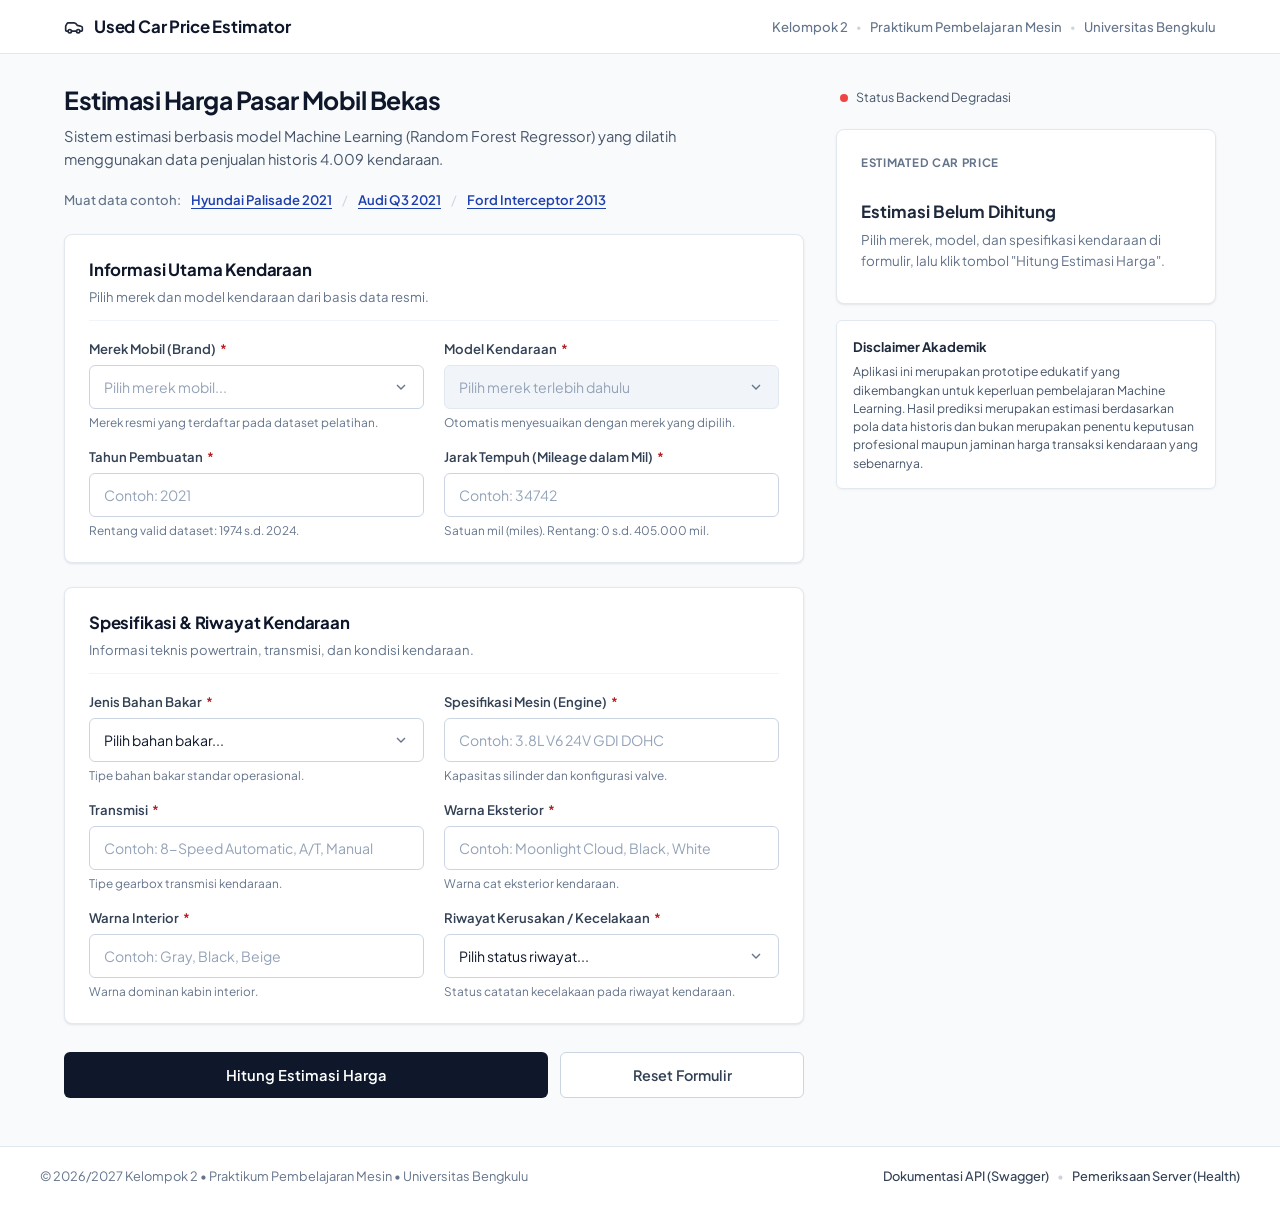
==== static/index.html @ 75fd18c0 "first commit" ====
<!DOCTYPE html>
<html lang="id">
<head>
  <meta charset="UTF-8">
  <meta name="viewport" content="width=device-width, initial-scale=1.0">
  <title>Used Car Price Estimator | Praktikum Pembelajaran Mesin</title>
  <link rel="stylesheet" href="/static/style.css">
  <link rel="preconnect" href="https://fonts.googleapis.com">
  <link rel="preconnect" href="https://fonts.gstatic.com" crossorigin>
  <link href="https://fonts.googleapis.com/css2?family=Plus+Jakarta+Sans:wght@400;500;600;700&display=swap" rel="stylesheet">
</head>
<body>
  <!-- Top Navigation Bar -->
  <header class="app-header">
    <div class="header-inner">
      <div class="header-brand">
        <svg class="header-icon" width="20" height="20" viewBox="0 0 24 24" fill="none" stroke="currentColor" stroke-width="2" stroke-linecap="round" stroke-linejoin="round" aria-hidden="true">
          <path d="M19 17h2c.6 0 1-.4 1-1v-3c0-.9-.7-1.7-1.5-1.9C18.7 10.6 16 10 16 10s-1.3-1.4-2.2-2.3c-.5-.4-1.1-.7-1.8-.7H5c-.6 0-1.1.4-1.4.9l-1.5 2.8C2.1 11.1 2 11.5 2 12v4c0 .6.4 1 1 1h2"/>
          <circle cx="7" cy="17" r="2"/>
          <path d="M9 17h6"/>
          <circle cx="17" cy="17" r="2"/>
        </svg>
        <span class="header-title">Used Car Price Estimator</span>
      </div>
      <div class="header-meta">
        <span class="meta-item">Kelompok 2</span>
        <span class="meta-dot">&bull;</span>
        <span class="meta-item">Praktikum Pembelajaran Mesin</span>
        <span class="meta-dot">&bull;</span>
        <span class="meta-item">Universitas Bengkulu</span>
      </div>
    </div>
  </header>

  <!-- Main Content Layout -->
  <main class="page-container">
    <div class="page-layout">
      <!-- Left Column: Specification Form -->
      <section class="form-column">
        <div class="form-intro">
          <h1 class="page-heading">Estimasi Harga Pasar Mobil Bekas</h1>
          <p class="page-subheading">
            Sistem estimasi berbasis model Machine Learning (Random Forest Regressor) yang dilatih menggunakan data penjualan historis 4.009 kendaraan.
          </p>
          
          <!-- Quick Preset Selector -->
          <div class="preset-bar">
            <span class="preset-label">Muat data contoh:</span>
            <button type="button" class="preset-btn" id="preset-palisade">Hyundai Palisade 2021</button>
            <span class="preset-sep">/</span>
            <button type="button" class="preset-btn" id="preset-audi">Audi Q3 2021</button>
            <span class="preset-sep">/</span>
            <button type="button" class="preset-btn" id="preset-ford">Ford Interceptor 2013</button>
          </div>
        </div>

        <form id="prediction-form" class="spec-form" novalidate>
          <!-- Section 1: Informasi Utama Kendaraan -->
          <div class="form-block">
            <div class="block-header">
              <h2 class="block-title">Informasi Utama Kendaraan</h2>
              <span class="block-desc">Pilih merek dan model kendaraan dari basis data resmi.</span>
            </div>

            <div class="input-grid">
              <!-- Cascading Brand Dropdown -->
              <div class="form-field">
                <label for="brand-trigger" class="field-label">
                  Merek Mobil (Brand) <span class="req">*</span>
                </label>
                <div class="searchable-combobox" id="brand-combobox">
                  <button type="button" class="combobox-trigger" id="brand-trigger" aria-haspopup="listbox" aria-expanded="false">
                    <span class="combobox-text placeholder" id="brand-selected-text">Pilih merek mobil...</span>
                    <svg class="chevron-icon" width="16" height="16" viewBox="0 0 24 24" fill="none" stroke="currentColor" stroke-width="2">
                      <path d="M6 9l6 6 6-6"/>
                    </svg>
                  </button>
                  <div class="combobox-panel hidden" id="brand-panel">
                    <div class="combobox-search-box">
                      <input type="text" class="combobox-search-input" id="brand-search" placeholder="Cari merek (57 merek)..." autocomplete="off">
                    </div>
                    <ul class="combobox-list" id="brand-options-list" role="listbox">
                      <!-- Populated via JavaScript from brand_models.json -->
                    </ul>
                  </div>
                  <input type="hidden" id="brand" name="brand" required>
                </div>
                <span class="field-hint">Merek resmi yang terdaftar pada dataset pelatihan.</span>
              </div>

              <!-- Cascading Dependent Model Dropdown -->
              <div class="form-field">
                <label for="model-trigger" class="field-label">
                  Model Kendaraan <span class="req">*</span>
                </label>
                <div class="searchable-combobox" id="model-combobox">
                  <button type="button" class="combobox-trigger is-disabled" id="model-trigger" aria-haspopup="listbox" aria-expanded="false" disabled>
                    <span class="combobox-text placeholder" id="model-selected-text">Pilih merek terlebih dahulu</span>
                    <svg class="chevron-icon" width="16" height="16" viewBox="0 0 24 24" fill="none" stroke="currentColor" stroke-width="2">
                      <path d="M6 9l6 6 6-6"/>
                    </svg>
                  </button>
                  <div class="combobox-panel hidden" id="model-panel">
                    <div class="combobox-search-box">
                      <input type="text" class="combobox-search-input" id="model-search" placeholder="Cari model..." autocomplete="off">
                    </div>
                    <ul class="combobox-list" id="model-options-list" role="listbox">
                      <!-- Populated dynamically based on selected Brand -->
                    </ul>
                  </div>
                  <input type="hidden" id="model" name="model" required>
                </div>
                <span class="field-hint" id="model-field-hint">Otomatis menyesuaikan dengan merek yang dipilih.</span>
              </div>

              <!-- Model Year -->
              <div class="form-field">
                <label for="model_year" class="field-label">
                  Tahun Pembuatan <span class="req">*</span>
                </label>
                <input type="number" id="model_year" name="model_year" class="text-input" min="1974" max="2024" step="1" placeholder="Contoh: 2021" required>
                <span class="field-hint">Rentang valid dataset: 1974 s.d. 2024.</span>
              </div>

              <!-- Mileage -->
              <div class="form-field">
                <label for="milage" class="field-label">
                  Jarak Tempuh (Mileage dalam Mil) <span class="req">*</span>
                </label>
                <input type="number" id="milage" name="milage" class="text-input" min="0" max="405000" step="1" placeholder="Contoh: 34742" required>
                <span class="field-hint">Satuan mil (miles). Rentang: 0 s.d. 405.000 mil.</span>
              </div>
            </div>
          </div>

          <!-- Section 2: Spesifikasi dan Riwayat Kendaraan -->
          <div class="form-block">
            <div class="block-header">
              <h2 class="block-title">Spesifikasi & Riwayat Kendaraan</h2>
              <span class="block-desc">Informasi teknis powertrain, transmisi, dan kondisi kendaraan.</span>
            </div>

            <div class="input-grid">
              <!-- Fuel Type -->
              <div class="form-field">
                <label for="fuel_type" class="field-label">
                  Jenis Bahan Bakar <span class="req">*</span>
                </label>
                <select id="fuel_type" name="fuel_type" class="select-input" required>
                  <option value="" disabled selected>Pilih bahan bakar...</option>
                  <option value="Gasoline">Gasoline (Bensin)</option>
                  <option value="Diesel">Diesel</option>
                  <option value="Hybrid">Hybrid</option>
                  <option value="E85 Flex Fuel">E85 Flex Fuel</option>
                  <option value="Plug-In Hybrid">Plug-In Hybrid</option>
                </select>
                <span class="field-hint">Tipe bahan bakar standar operasional.</span>
              </div>

              <!-- Engine -->
              <div class="form-field">
                <label for="engine" class="field-label">
                  Spesifikasi Mesin (Engine) <span class="req">*</span>
                </label>
                <input type="text" id="engine" name="engine" class="text-input" list="engine-presets" placeholder="Contoh: 3.8L V6 24V GDI DOHC" required autocomplete="off">
                <datalist id="engine-presets">
                  <option value="3.8L V6 24V GDI DOHC">
                  <option value="2.0L I4 16V GDI DOHC Turbo">
                  <option value="3.5 Liter DOHC">
                  <option value="300.0HP 3.7L V6 Cylinder Engine Flex Fuel Capability">
                  <option value="354.0HP 3.5L V6 Cylinder Engine Gas/Electric Hybrid">
                  <option value="5.0L V8 32V DOHC">
                  <option value="2.5L I4 16V PDI DOHC">
                  <option value="3.0L V6 24V GDI DOHC Turbo">
                </datalist>
                <span class="field-hint">Kapasitas silinder dan konfigurasi valve.</span>
              </div>

              <!-- Transmission -->
              <div class="form-field">
                <label for="transmission" class="field-label">
                  Transmisi <span class="req">*</span>
                </label>
                <input type="text" id="transmission" name="transmission" class="text-input" list="trans-presets" placeholder="Contoh: 8-Speed Automatic, A/T, Manual" required autocomplete="off">
                <datalist id="trans-presets">
                  <option value="Automatic">
                  <option value="A/T">
                  <option value="6-Speed A/T">
                  <option value="8-Speed Automatic">
                  <option value="8-Speed A/T">
                  <option value="7-Speed A/T">
                  <option value="10-Speed Automatic">
                  <option value="6-Speed M/T">
                  <option value="Manual">
                  <option value="Transmission w/Dual Shift Mode">
                </datalist>
                <span class="field-hint">Tipe gearbox transmisi kendaraan.</span>
              </div>

              <!-- Exterior Color -->
              <div class="form-field">
                <label for="ext_col" class="field-label">
                  Warna Eksterior <span class="req">*</span>
                </label>
                <input type="text" id="ext_col" name="ext_col" class="text-input" list="ext-color-presets" placeholder="Contoh: Moonlight Cloud, Black, White" required autocomplete="off">
                <datalist id="ext-color-presets">
                  <option value="Black">
                  <option value="White">
                  <option value="Gray">
                  <option value="Silver">
                  <option value="Blue">
                  <option value="Red">
                  <option value="Moonlight Cloud">
                  <option value="Glacier White Metallic">
                </datalist>
                <span class="field-hint">Warna cat eksterior kendaraan.</span>
              </div>

              <!-- Interior Color -->
              <div class="form-field">
                <label for="int_col" class="field-label">
                  Warna Interior <span class="req">*</span>
                </label>
                <input type="text" id="int_col" name="int_col" class="text-input" list="int-color-presets" placeholder="Contoh: Gray, Black, Beige" required autocomplete="off">
                <datalist id="int-color-presets">
                  <option value="Black">
                  <option value="Gray">
                  <option value="Beige">
                  <option value="Brown">
                  <option value="White">
                  <option value="Red">
                </datalist>
                <span class="field-hint">Warna dominan kabin interior.</span>
              </div>

              <!-- Accident History -->
              <div class="form-field">
                <label for="accident" class="field-label">
                  Riwayat Kerusakan / Kecelakaan <span class="req">*</span>
                </label>
                <select id="accident" name="accident" class="select-input" required>
                  <option value="" disabled selected>Pilih status riwayat...</option>
                  <option value="None reported">None reported (Tidak ada catatan kecelakaan)</option>
                  <option value="At least 1 accident or damage reported">At least 1 accident or damage reported (Ada catatan kecelakaan/kerusakan)</option>
                </select>
                <span class="field-hint">Status catatan kecelakaan pada riwayat kendaraan.</span>
              </div>
            </div>
          </div>

          <!-- Form Action Buttons -->
          <div class="form-footer">
            <button type="submit" id="btn-submit" class="btn-primary">
              <span class="btn-spinner hidden" id="loading-spinner"></span>
              <span id="btn-label">Hitung Estimasi Harga</span>
            </button>
            <button type="button" id="btn-reset" class="btn-secondary">Reset Formulir</button>
          </div>
        </form>
      </section>

      <!-- Right Column: Valuation & Summary Panel -->
      <aside class="valuation-column">
        <div class="sticky-panel">
          <!-- Server Status Header -->
          <div class="server-status-bar" id="server-status-bar">
            <span class="status-indicator-dot" id="status-dot"></span>
            <span class="status-indicator-text" id="status-text">Memeriksa status backend...</span>
          </div>

          <!-- Valuation Card -->
          <div class="valuation-card" id="valuation-card">
            <div class="card-tag">ESTIMATED CAR PRICE</div>
            
            <!-- Idle Empty State -->
            <div class="valuation-idle" id="valuation-idle">
              <div class="idle-text-group">
                <div class="idle-title">Estimasi Belum Dihitung</div>
                <p class="idle-desc">Pilih merek, model, dan spesifikasi kendaraan di formulir, lalu klik tombol "Hitung Estimasi Harga".</p>
              </div>
            </div>

            <!-- Active Result State -->
            <div class="valuation-result hidden" id="valuation-result" aria-live="polite">
              <div class="price-container">
                <div class="price-headline" id="price-headline">$0.00 USD</div>
              </div>

              <div class="valuation-badge-row">
                <svg class="check-svg" width="15" height="15" viewBox="0 0 24 24" fill="none" stroke="currentColor" stroke-width="2.5">
                  <polyline points="20 6 9 17 4 12"></polyline>
                </svg>
                <span>Prediksi selesai dihitung</span>
              </div>

              <div class="specs-summary-box" id="specs-summary-box">
                <!-- e.g. 2021 Hyundai Palisade SEL • 34,742 mil -->
              </div>

              <p class="valuation-note">
                Estimasi dihitung oleh model regresi Random Forest (200 trees) berbasis data historis transaksi.
              </p>
            </div>
          </div>

          <!-- Error Alert Panel -->
          <div class="error-panel hidden" id="error-panel" role="alert">
            <div class="error-title-row">
              <span class="error-icon">⚠️</span>
              <strong id="error-title">Gagal Melakukan Prediksi</strong>
            </div>
            <p class="error-msg" id="error-message">Mohon periksa kembali isian formulir.</p>
            <ul class="error-details" id="error-details-list"></ul>
          </div>

          <!-- Academic Disclaimer -->
          <div class="disclaimer-panel">
            <div class="disclaimer-heading">Disclaimer Akademik</div>
            <p class="disclaimer-content">
              Aplikasi ini merupakan prototipe edukatif yang dikembangkan untuk keperluan pembelajaran Machine Learning. Hasil prediksi merupakan estimasi berdasarkan pola data historis dan bukan merupakan penentu keputusan profesional maupun jaminan harga transaksi kendaraan yang sebenarnya.
            </p>
          </div>
        </div>
      </aside>
    </div>
  </main>

  <!-- Site Footer -->
  <footer class="app-footer">
    <div class="footer-inner">
      <span>&copy; 2026/2027 Kelompok 2 &bull; Praktikum Pembelajaran Mesin &bull; Universitas Bengkulu</span>
      <div class="footer-links">
        <a href="/docs" target="_blank" rel="noopener">Dokumentasi API (Swagger)</a>
        <span class="footer-sep">&bull;</span>
        <a href="/health" target="_blank" rel="noopener">Pemeriksaan Server (Health)</a>
      </div>
    </div>
  </footer>

  <script src="/static/app.js"></script>
</body>
</html>
---- static/style.css ----
/* ========================================================
   Used Car Price Estimator — Professional Automotive Stylesheet
   Kelompok 2 • Praktikum Pembelajaran Mesin • Universitas Bengkulu
   ======================================================== */

:root {
  --color-slate-900: #0f172a;
  --color-slate-800: #1e293b;
  --color-slate-700: #334155;
  --color-slate-600: #475569;
  --color-slate-500: #64748b;
  --color-slate-400: #94a3b8;
  --color-slate-300: #cbd5e1;
  --color-slate-200: #e2e8f0;
  --color-slate-100: #f1f5f9;
  --color-slate-50:  #f8fafc;
  
  --color-primary: #0f172a;
  --color-primary-hover: #1e293b;
  --color-brand-blue: #1e40af;
  
  --color-success: #047857;
  --color-success-bg: #f0fdf4;
  --color-success-border: #bbf7d0;
  
  --color-danger: #b91c1c;
  --color-danger-bg: #fef2f2;
  --color-danger-border: #fecaca;
  
  --font-main: 'Plus Jakarta Sans', -apple-system, BlinkMacSystemFont, 'Segoe UI', Roboto, sans-serif;
  --radius-sm: 4px;
  --radius-md: 6px;
  --radius-lg: 8px;
  
  --shadow-subtle: 0 1px 3px 0 rgba(0, 0, 0, 0.04), 0 1px 2px -1px rgba(0, 0, 0, 0.04);
  --shadow-card: 0 1px 3px rgba(15, 23, 42, 0.06), 0 1px 2px rgba(15, 23, 42, 0.04);
  --shadow-dropdown: 0 10px 15px -3px rgba(0, 0, 0, 0.08), 0 4px 6px -4px rgba(0, 0, 0, 0.04);
}

*, *::before, *::after {
  box-sizing: border-box;
  margin: 0;
  padding: 0;
}

body {
  font-family: var(--font-main);
  background-color: var(--color-slate-50);
  color: var(--color-slate-900);
  line-height: 1.5;
  -webkit-font-smoothing: antialiased;
  -moz-osx-font-smoothing: grayscale;
  min-height: 100vh;
  display: flex;
  flex-direction: column;
}

/* ========================================================
   1. Header Section (Clean Enterprise Navbar)
   ======================================================== */
.app-header {
  background-color: #ffffff;
  border-bottom: 1px solid var(--color-slate-200);
  position: sticky;
  top: 0;
  z-index: 40;
}

.header-inner {
  max-width: 1200px;
  margin: 0 auto;
  padding: 14px 24px;
  display: flex;
  align-items: center;
  justify-content: space-between;
}

.header-brand {
  display: flex;
  align-items: center;
  gap: 10px;
}

.header-icon {
  color: var(--color-slate-800);
}

.header-title {
  font-size: 1.05rem;
  font-weight: 700;
  color: var(--color-slate-900);
  letter-spacing: -0.01em;
}

.header-meta {
  display: flex;
  align-items: center;
  gap: 8px;
  font-size: 0.82rem;
  color: var(--color-slate-500);
}

.meta-item {
  font-weight: 500;
}

.meta-dot {
  color: var(--color-slate-300);
  font-size: 0.65rem;
}

@media (max-width: 768px) {
  .header-inner {
    flex-direction: column;
    align-items: flex-start;
    gap: 6px;
    padding: 12px 16px;
  }
  .header-meta {
    font-size: 0.76rem;
  }
}

/* ========================================================
   2. Main Layout Container
   ======================================================== */
.page-container {
  max-width: 1200px;
  width: 100%;
  margin: 0 auto;
  padding: 28px 24px 48px;
  flex: 1;
}

.page-layout {
  display: grid;
  grid-template-columns: 1fr 380px;
  gap: 32px;
  align-items: start;
}

@media (max-width: 980px) {
  .page-layout {
    grid-template-columns: 1fr;
    gap: 28px;
  }
  .page-container {
    padding: 20px 16px 36px;
  }
}

/* ========================================================
   3. Page Intro & Preset Bar
   ======================================================== */
.form-intro {
  margin-bottom: 24px;
}

.page-heading {
  font-size: 1.55rem;
  font-weight: 700;
  color: var(--color-slate-900);
  letter-spacing: -0.02em;
  margin-bottom: 6px;
}

.page-subheading {
  font-size: 0.92rem;
  color: var(--color-slate-600);
  max-width: 680px;
  line-height: 1.55;
  margin-bottom: 14px;
}

.preset-bar {
  display: flex;
  align-items: center;
  flex-wrap: wrap;
  gap: 6px 10px;
  font-size: 0.82rem;
  padding-top: 4px;
}

.preset-label {
  color: var(--color-slate-500);
  font-weight: 500;
}

.preset-btn {
  background: none;
  border: none;
  color: var(--color-brand-blue);
  font-family: inherit;
  font-size: 0.82rem;
  font-weight: 600;
  cursor: pointer;
  padding: 2px 0;
  text-decoration: underline;
  text-underline-offset: 3px;
  transition: color 0.15s;
}

.preset-btn:hover {
  color: #172554;
}

.preset-sep {
  color: var(--color-slate-300);
}

/* ========================================================
   4. Form Blocks & Layout
   ======================================================== */
.spec-form {
  display: flex;
  flex-direction: column;
  gap: 24px;
}

.form-block {
  background-color: #ffffff;
  border: 1px solid var(--color-slate-200);
  border-radius: var(--radius-lg);
  padding: 22px 24px;
  box-shadow: var(--shadow-card);
}

.block-header {
  margin-bottom: 18px;
  padding-bottom: 12px;
  border-bottom: 1px solid var(--color-slate-100);
}

.block-title {
  font-size: 1.05rem;
  font-weight: 700;
  color: var(--color-slate-900);
  letter-spacing: -0.01em;
  margin-bottom: 2px;
}

.block-desc {
  font-size: 0.82rem;
  color: var(--color-slate-500);
}

.input-grid {
  display: grid;
  grid-template-columns: repeat(2, 1fr);
  gap: 16px 20px;
}

@media (max-width: 640px) {
  .input-grid {
    grid-template-columns: 1fr;
    gap: 16px;
  }
  .form-block {
    padding: 18px 16px;
  }
}

.form-field {
  display: flex;
  flex-direction: column;
  gap: 6px;
  position: relative;
}

.field-label {
  font-size: 0.82rem;
  font-weight: 600;
  color: var(--color-slate-700);
  display: flex;
  align-items: center;
  gap: 4px;
}

.req {
  color: var(--color-danger);
}

.field-hint {
  font-size: 0.74rem;
  color: var(--color-slate-500);
  line-height: 1.4;
}

/* ========================================================
   5. Form Inputs (Uniform 44px Height & Clean Styling)
   ======================================================== */
.text-input,
.select-input,
.combobox-trigger {
  width: 100%;
  height: 44px;
  padding: 10px 14px;
  font-family: inherit;
  font-size: 0.88rem;
  color: var(--color-slate-900);
  background-color: #ffffff;
  border: 1px solid var(--color-slate-300);
  border-radius: var(--radius-md);
  transition: border-color 0.15s ease, box-shadow 0.15s ease;
  line-height: normal;
}

.text-input::placeholder {
  color: var(--color-slate-400);
}

.text-input:focus,
.select-input:focus,
.combobox-trigger:focus-visible {
  outline: none;
  border-color: var(--color-slate-900);
  box-shadow: 0 0 0 2px rgba(15, 23, 42, 0.08);
}

.text-input.is-invalid,
.select-input.is-invalid,
.combobox-trigger.is-invalid {
  border-color: var(--color-danger);
  background-color: var(--color-danger-bg);
}

/* Select Styling */
.select-input {
  cursor: pointer;
  appearance: none;
  background-image: url("data:image/svg+xml,%3Csvg xmlns='http://www.w3.org/2000/svg' width='16' height='16' viewBox='0 0 24 24' fill='none' stroke='%2364748b' stroke-width='2'%3E%3Cpath d='M6 9l6 6 6-6'/%3E%3C/svg%3E");
  background-repeat: no-repeat;
  background-position: right 14px center;
  padding-right: 36px;
}

/* ========================================================
   6. Searchable Combobox Component (Cascading Brand & Model)
   ======================================================== */
.searchable-combobox {
  position: relative;
  width: 100%;
}

.combobox-trigger {
  display: flex;
  align-items: center;
  justify-content: space-between;
  cursor: pointer;
  text-align: left;
  user-select: none;
}

.combobox-trigger.is-disabled {
  background-color: var(--color-slate-100);
  color: var(--color-slate-400);
  cursor: not-allowed;
  border-color: var(--color-slate-200);
}

.combobox-text {
  white-space: nowrap;
  overflow: hidden;
  text-overflow: ellipsis;
  flex: 1;
}

.combobox-text.placeholder {
  color: var(--color-slate-400);
}

.chevron-icon {
  color: var(--color-slate-500);
  flex-shrink: 0;
  transition: transform 0.2s ease;
}

.combobox-trigger[aria-expanded="true"] .chevron-icon {
  transform: rotate(180deg);
}

.combobox-panel {
  position: absolute;
  top: calc(100% + 4px);
  left: 0;
  right: 0;
  background-color: #ffffff;
  border: 1px solid var(--color-slate-300);
  border-radius: var(--radius-md);
  box-shadow: var(--shadow-dropdown);
  z-index: 100;
  overflow: hidden;
  animation: dropdownFadeIn 0.15s ease;
}

@keyframes dropdownFadeIn {
  from { opacity: 0; transform: translateY(-4px); }
  to { opacity: 1; transform: translateY(0); }
}

.combobox-search-box {
  padding: 8px;
  background-color: var(--color-slate-50);
  border-bottom: 1px solid var(--color-slate-200);
}

.combobox-search-input {
  width: 100%;
  height: 36px;
  padding: 8px 12px;
  font-family: inherit;
  font-size: 0.84rem;
  color: var(--color-slate-900);
  border: 1px solid var(--color-slate-300);
  border-radius: var(--radius-sm);
  background-color: #ffffff;
}

.combobox-search-input:focus {
  outline: none;
  border-color: var(--color-slate-900);
}

.combobox-list {
  list-style: none;
  max-height: 220px;
  overflow-y: auto;
  padding: 4px 0;
}

.combobox-item {
  padding: 9px 14px;
  font-size: 0.85rem;
  color: var(--color-slate-800);
  cursor: pointer;
  transition: background-color 0.12s ease;
  display: flex;
  align-items: center;
  justify-content: space-between;
}

.combobox-item:hover,
.combobox-item.is-highlighted {
  background-color: var(--color-slate-100);
  color: var(--color-slate-900);
}

.combobox-item.is-selected {
  background-color: #e2e8f0;
  font-weight: 600;
  color: var(--color-slate-900);
}

.combobox-empty {
  padding: 14px;
  font-size: 0.82rem;
  color: var(--color-slate-500);
  text-align: center;
}

/* ========================================================
   7. Form Actions
   ======================================================== */
.form-footer {
  display: flex;
  gap: 12px;
  padding-top: 4px;
}

.btn-primary {
  flex: 2;
  height: 46px;
  background-color: var(--color-primary);
  color: #ffffff;
  border: none;
  border-radius: var(--radius-md);
  font-family: inherit;
  font-size: 0.92rem;
  font-weight: 600;
  cursor: pointer;
  display: flex;
  align-items: center;
  justify-content: center;
  gap: 8px;
  transition: background-color 0.15s ease, transform 0.05s ease;
}

.btn-primary:hover:not(:disabled) {
  background-color: var(--color-primary-hover);
}

.btn-primary:active:not(:disabled) {
  transform: translateY(1px);
}

.btn-primary:disabled {
  opacity: 0.65;
  cursor: not-allowed;
}

.btn-secondary {
  flex: 1;
  height: 46px;
  background-color: #ffffff;
  color: var(--color-slate-700);
  border: 1px solid var(--color-slate-300);
  border-radius: var(--radius-md);
  font-family: inherit;
  font-size: 0.9rem;
  font-weight: 600;
  cursor: pointer;
  transition: background-color 0.15s ease;
}

.btn-secondary:hover {
  background-color: var(--color-slate-100);
}

.btn-spinner {
  width: 16px;
  height: 16px;
  border: 2px solid rgba(255, 255, 255, 0.3);
  border-top-color: #ffffff;
  border-radius: 50%;
  animation: spin 0.7s linear infinite;
}

@keyframes spin {
  to { transform: rotate(360deg); }
}

/* ========================================================
   8. Right Column (Sticky Valuation & Summary Panel)
   ======================================================== */
.valuation-column {
  position: relative;
}

.sticky-panel {
  position: sticky;
  top: 74px;
  display: flex;
  flex-direction: column;
  gap: 16px;
}

/* Server Status Bar */
.server-status-bar {
  display: flex;
  align-items: center;
  gap: 8px;
  font-size: 0.78rem;
  color: var(--color-slate-600);
  padding: 6px 4px;
}

.status-indicator-dot {
  width: 8px;
  height: 8px;
  border-radius: 50%;
  background-color: #f59e0b;
  flex-shrink: 0;
}

.status-indicator-dot.online {
  background-color: #10b981;
}

.status-indicator-dot.offline {
  background-color: #ef4444;
}

/* Valuation Card */
.valuation-card {
  background-color: #ffffff;
  border: 1px solid var(--color-slate-200);
  border-radius: var(--radius-lg);
  padding: 24px;
  box-shadow: var(--shadow-card);
}

.card-tag {
  font-size: 0.72rem;
  font-weight: 700;
  letter-spacing: 0.06em;
  color: var(--color-slate-500);
  margin-bottom: 12px;
}

/* Idle State */
.valuation-idle {
  padding: 16px 0 8px;
}

.idle-title {
  font-size: 1.05rem;
  font-weight: 700;
  color: var(--color-slate-800);
  margin-bottom: 6px;
}

.idle-desc {
  font-size: 0.84rem;
  color: var(--color-slate-500);
  line-height: 1.5;
}

/* Active Valuation Result */
.valuation-result {
  animation: fadeIn 0.2s ease;
}

@keyframes fadeIn {
  from { opacity: 0; transform: translateY(4px); }
  to { opacity: 1; transform: translateY(0); }
}

.price-container {
  margin-bottom: 8px;
}

.price-headline {
  font-size: 1.95rem;
  font-weight: 800;
  color: var(--color-slate-900);
  letter-spacing: -0.02em;
  line-height: 1.2;
  white-space: nowrap;
}

@media (max-width: 400px) {
  .price-headline {
    font-size: 1.6rem;
  }
}

.valuation-badge-row {
  display: inline-flex;
  align-items: center;
  gap: 6px;
  font-size: 0.8rem;
  font-weight: 600;
  color: var(--color-success);
  margin-bottom: 14px;
}

.check-svg {
  flex-shrink: 0;
}

.specs-summary-box {
  background-color: var(--color-slate-50);
  border: 1px solid var(--color-slate-200);
  border-radius: var(--radius-sm);
  padding: 10px 12px;
  font-size: 0.82rem;
  font-weight: 600;
  color: var(--color-slate-800);
  margin-bottom: 14px;
}

.valuation-note {
  font-size: 0.76rem;
  color: var(--color-slate-500);
  line-height: 1.45;
}

/* ========================================================
   9. Error Alert Panel
   ======================================================== */
.error-panel {
  background-color: var(--color-danger-bg);
  border: 1px solid var(--color-danger-border);
  border-radius: var(--radius-md);
  padding: 14px 16px;
  color: #7f1d1d;
  font-size: 0.82rem;
  animation: fadeIn 0.2s ease;
}

.error-title-row {
  display: flex;
  align-items: center;
  gap: 6px;
  font-size: 0.88rem;
  margin-bottom: 4px;
  color: var(--color-danger);
}

.error-msg {
  margin-bottom: 6px;
}

.error-details {
  padding-left: 18px;
  display: flex;
  flex-direction: column;
  gap: 3px;
  font-size: 0.8rem;
}

/* ========================================================
   10. Academic Disclaimer Panel
   ======================================================== */
.disclaimer-panel {
  background-color: #ffffff;
  border: 1px solid var(--color-slate-200);
  border-radius: var(--radius-md);
  padding: 16px;
  box-shadow: var(--shadow-subtle);
}

.disclaimer-heading {
  font-size: 0.82rem;
  font-weight: 700;
  color: var(--color-slate-800);
  margin-bottom: 6px;
}

.disclaimer-content {
  font-size: 0.76rem;
  color: var(--color-slate-600);
  line-height: 1.5;
}

/* ========================================================
   11. Footer
   ======================================================== */
.app-footer {
  background-color: #ffffff;
  border-top: 1px solid var(--color-slate-200);
  padding: 20px 24px;
  margin-top: auto;
}

.footer-inner {
  max-width: 1200px;
  margin: 0 auto;
  display: flex;
  align-items: center;
  justify-content: space-between;
  font-size: 0.8rem;
  color: var(--color-slate-500);
}

.footer-links {
  display: flex;
  align-items: center;
  gap: 8px;
}

.footer-links a {
  color: var(--color-slate-700);
  text-decoration: none;
  font-weight: 500;
}

.footer-links a:hover {
  text-decoration: underline;
}

.footer-sep {
  color: var(--color-slate-300);
}

@media (max-width: 768px) {
  .footer-inner {
    flex-direction: column;
    align-items: flex-start;
    gap: 10px;
  }
}

/* ========================================================
   12. Utilities
   ======================================================== */
.hidden {
  display: none !important;
}
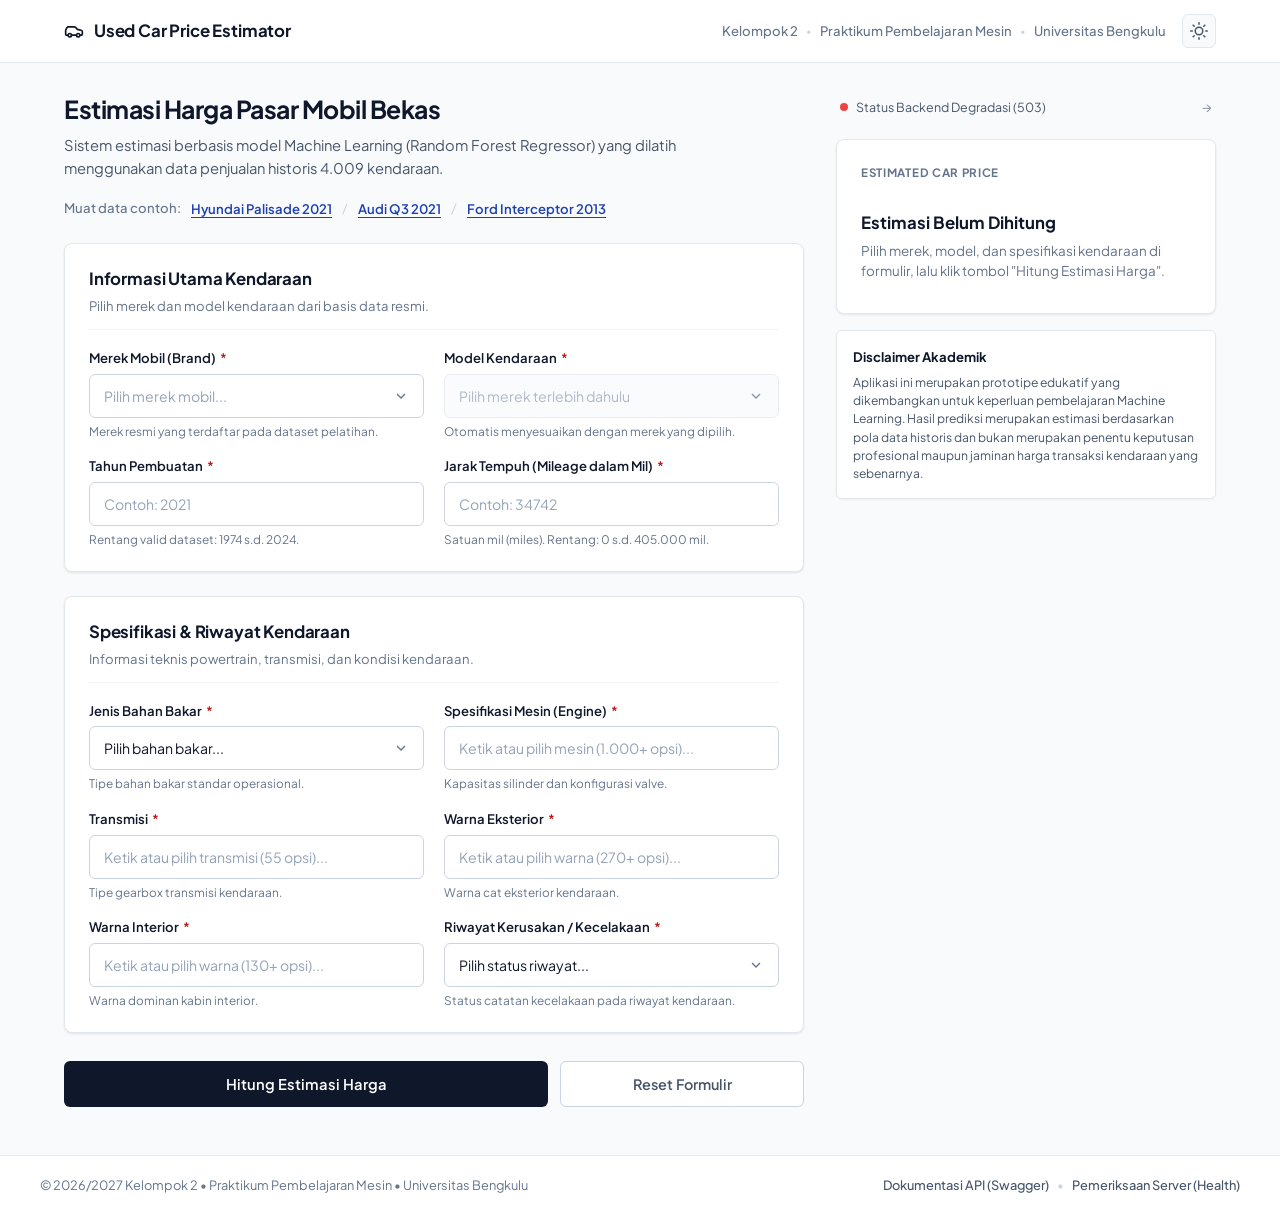
==== commit bd5c4f3a: "feat: integrasi tema precision slate, dark mode, swagger ui custom & health dashboard - UI: Implemen" ====
--- a/static/index.html
+++ b/static/index.html
@@ -3,7 +3,12 @@
 <head>
   <meta charset="UTF-8">
   <meta name="viewport" content="width=device-width, initial-scale=1.0">
+  <meta name="description" content="Aplikasi Estimasi Harga Mobil Bekas berbasis Machine Learning (Random Forest Regressor) oleh Kelompok 2 Praktikum Pembelajaran Mesin Universitas Bengkulu.">
   <title>Used Car Price Estimator | Praktikum Pembelajaran Mesin</title>
+  
+  <!-- Inline SVG Favicon -->
+  <link rel="icon" type="image/svg+xml" href="data:image/svg+xml,<svg xmlns='http://www.w3.org/2000/svg' viewBox='0 0 24 24' fill='none' stroke='%230F172A' stroke-width='2' stroke-linecap='round' stroke-linejoin='round'><path d='M19 17h2c.6 0 1-.4 1-1v-3c0-.9-.7-1.7-1.5-1.9C18.7 10.6 16 10 16 10s-1.3-1.4-2.2-2.3c-.5-.4-1.1-.7-1.8-.7H5c-.6 0-1.1.4-1.4.9l-1.5 2.8C2.1 11.1 2 11.5 2 12v4c0 .6.4 1 1 1h2'/><circle cx='7' cy='17' r='2'/><path d='M9 17h6'/><circle cx='17' cy='17' r='2'/></svg>">
+  
   <link rel="stylesheet" href="/static/style.css">
   <link rel="preconnect" href="https://fonts.googleapis.com">
   <link rel="preconnect" href="https://fonts.gstatic.com" crossorigin>
@@ -22,12 +27,33 @@
         </svg>
         <span class="header-title">Used Car Price Estimator</span>
       </div>
-      <div class="header-meta">
-        <span class="meta-item">Kelompok 2</span>
-        <span class="meta-dot">&bull;</span>
-        <span class="meta-item">Praktikum Pembelajaran Mesin</span>
-        <span class="meta-dot">&bull;</span>
-        <span class="meta-item">Universitas Bengkulu</span>
+
+      <div class="header-right-group">
+        <div class="header-meta">
+          <span class="meta-item">Kelompok 2</span>
+          <span class="meta-dot">&bull;</span>
+          <span class="meta-item">Praktikum Pembelajaran Mesin</span>
+          <span class="meta-dot">&bull;</span>
+          <span class="meta-item">Universitas Bengkulu</span>
+        </div>
+
+        <!-- Dark Mode Toggle Button -->
+        <button type="button" class="theme-toggle-btn" id="theme-toggle" aria-label="Ganti tema warna (terang/gelap)" title="Ganti tema warna">
+          <svg class="sun-icon" width="18" height="18" viewBox="0 0 24 24" fill="none" stroke="currentColor" stroke-width="2" stroke-linecap="round" stroke-linejoin="round" aria-hidden="true">
+            <circle cx="12" cy="12" r="5"></circle>
+            <line x1="12" y1="1" x2="12" y2="3"></line>
+            <line x1="12" y1="21" x2="12" y2="23"></line>
+            <line x1="4.22" y1="4.22" x2="5.64" y2="5.64"></line>
+            <line x1="18.36" y1="18.36" x2="19.78" y2="19.78"></line>
+            <line x1="1" y1="12" x2="3" y2="12"></line>
+            <line x1="21" y1="12" x2="23" y2="12"></line>
+            <line x1="4.22" y1="19.78" x2="5.64" y2="18.36"></line>
+            <line x1="18.36" y1="5.64" x2="19.78" y2="4.22"></line>
+          </svg>
+          <svg class="moon-icon hidden" width="18" height="18" viewBox="0 0 24 24" fill="none" stroke="currentColor" stroke-width="2" stroke-linecap="round" stroke-linejoin="round" aria-hidden="true">
+            <path d="M21 12.79A9 9 0 1 1 11.21 3 7 7 0 0 0 21 12.79z"></path>
+          </svg>
+        </button>
       </div>
     </div>
   </header>
@@ -63,72 +89,76 @@
             </div>
 
             <div class="input-grid">
-              <!-- Cascading Brand Dropdown -->
-              <div class="form-field">
-                <label for="brand-trigger" class="field-label">
+              <!-- Cascading Brand Dropdown (Accessible Searchable Combobox) -->
+              <div class="form-field" id="field-wrap-brand">
+                <label for="brand-trigger" class="field-label" id="brand-label">
                   Merek Mobil (Brand) <span class="req">*</span>
                 </label>
-                <div class="searchable-combobox" id="brand-combobox">
-                  <button type="button" class="combobox-trigger" id="brand-trigger" aria-haspopup="listbox" aria-expanded="false">
+                <div class="searchable-combobox" id="brand-combobox" role="combobox" aria-expanded="false" aria-haspopup="listbox" aria-owns="brand-options-list">
+                  <button type="button" class="combobox-trigger" id="brand-trigger" aria-labelledby="brand-label brand-selected-text" aria-haspopup="listbox" aria-expanded="false">
                     <span class="combobox-text placeholder" id="brand-selected-text">Pilih merek mobil...</span>
-                    <svg class="chevron-icon" width="16" height="16" viewBox="0 0 24 24" fill="none" stroke="currentColor" stroke-width="2">
+                    <svg class="chevron-icon" width="16" height="16" viewBox="0 0 24 24" fill="none" stroke="currentColor" stroke-width="2" aria-hidden="true">
                       <path d="M6 9l6 6 6-6"/>
                     </svg>
                   </button>
                   <div class="combobox-panel hidden" id="brand-panel">
                     <div class="combobox-search-box">
-                      <input type="text" class="combobox-search-input" id="brand-search" placeholder="Cari merek (57 merek)..." autocomplete="off">
+                      <input type="text" class="combobox-search-input" id="brand-search" placeholder="Cari merek (57 merek)..." autocomplete="off" aria-label="Cari merek mobil">
                     </div>
-                    <ul class="combobox-list" id="brand-options-list" role="listbox">
+                    <ul class="combobox-list" id="brand-options-list" role="listbox" aria-label="Daftar Merek Mobil" tabindex="-1">
                       <!-- Populated via JavaScript from brand_models.json -->
                     </ul>
                   </div>
                   <input type="hidden" id="brand" name="brand" required>
                 </div>
                 <span class="field-hint">Merek resmi yang terdaftar pada dataset pelatihan.</span>
-              </div>
-
-              <!-- Cascading Dependent Model Dropdown -->
-              <div class="form-field">
-                <label for="model-trigger" class="field-label">
+                <span class="field-error-text hidden" id="err-brand"></span>
+              </div>
+
+              <!-- Cascading Dependent Model Dropdown (Accessible Searchable Combobox) -->
+              <div class="form-field" id="field-wrap-model">
+                <label for="model-trigger" class="field-label" id="model-label">
                   Model Kendaraan <span class="req">*</span>
                 </label>
-                <div class="searchable-combobox" id="model-combobox">
-                  <button type="button" class="combobox-trigger is-disabled" id="model-trigger" aria-haspopup="listbox" aria-expanded="false" disabled>
+                <div class="searchable-combobox" id="model-combobox" role="combobox" aria-expanded="false" aria-haspopup="listbox" aria-owns="model-options-list">
+                  <button type="button" class="combobox-trigger is-disabled" id="model-trigger" aria-labelledby="model-label model-selected-text" aria-haspopup="listbox" aria-expanded="false" disabled>
                     <span class="combobox-text placeholder" id="model-selected-text">Pilih merek terlebih dahulu</span>
-                    <svg class="chevron-icon" width="16" height="16" viewBox="0 0 24 24" fill="none" stroke="currentColor" stroke-width="2">
+                    <svg class="chevron-icon" width="16" height="16" viewBox="0 0 24 24" fill="none" stroke="currentColor" stroke-width="2" aria-hidden="true">
                       <path d="M6 9l6 6 6-6"/>
                     </svg>
                   </button>
                   <div class="combobox-panel hidden" id="model-panel">
                     <div class="combobox-search-box">
-                      <input type="text" class="combobox-search-input" id="model-search" placeholder="Cari model..." autocomplete="off">
+                      <input type="text" class="combobox-search-input" id="model-search" placeholder="Cari model..." autocomplete="off" aria-label="Cari model mobil">
                     </div>
-                    <ul class="combobox-list" id="model-options-list" role="listbox">
+                    <ul class="combobox-list" id="model-options-list" role="listbox" aria-label="Daftar Model Kendaraan" tabindex="-1">
                       <!-- Populated dynamically based on selected Brand -->
                     </ul>
                   </div>
                   <input type="hidden" id="model" name="model" required>
                 </div>
                 <span class="field-hint" id="model-field-hint">Otomatis menyesuaikan dengan merek yang dipilih.</span>
+                <span class="field-error-text hidden" id="err-model"></span>
               </div>
 
               <!-- Model Year -->
-              <div class="form-field">
+              <div class="form-field" id="field-wrap-model_year">
                 <label for="model_year" class="field-label">
                   Tahun Pembuatan <span class="req">*</span>
                 </label>
                 <input type="number" id="model_year" name="model_year" class="text-input" min="1974" max="2024" step="1" placeholder="Contoh: 2021" required>
                 <span class="field-hint">Rentang valid dataset: 1974 s.d. 2024.</span>
+                <span class="field-error-text hidden" id="err-model_year"></span>
               </div>
 
               <!-- Mileage -->
-              <div class="form-field">
+              <div class="form-field" id="field-wrap-milage">
                 <label for="milage" class="field-label">
                   Jarak Tempuh (Mileage dalam Mil) <span class="req">*</span>
                 </label>
                 <input type="number" id="milage" name="milage" class="text-input" min="0" max="405000" step="1" placeholder="Contoh: 34742" required>
                 <span class="field-hint">Satuan mil (miles). Rentang: 0 s.d. 405.000 mil.</span>
+                <span class="field-error-text hidden" id="err-milage"></span>
               </div>
             </div>
           </div>
@@ -142,108 +172,81 @@
 
             <div class="input-grid">
               <!-- Fuel Type -->
-              <div class="form-field">
+              <div class="form-field" id="field-wrap-fuel_type">
                 <label for="fuel_type" class="field-label">
                   Jenis Bahan Bakar <span class="req">*</span>
                 </label>
                 <select id="fuel_type" name="fuel_type" class="select-input" required>
                   <option value="" disabled selected>Pilih bahan bakar...</option>
-                  <option value="Gasoline">Gasoline (Bensin)</option>
-                  <option value="Diesel">Diesel</option>
-                  <option value="Hybrid">Hybrid</option>
-                  <option value="E85 Flex Fuel">E85 Flex Fuel</option>
-                  <option value="Plug-In Hybrid">Plug-In Hybrid</option>
+                  <!-- Populated dynamically via JS from categories.json -->
                 </select>
                 <span class="field-hint">Tipe bahan bakar standar operasional.</span>
+                <span class="field-error-text hidden" id="err-fuel_type"></span>
               </div>
 
               <!-- Engine -->
-              <div class="form-field">
+              <div class="form-field" id="field-wrap-engine">
                 <label for="engine" class="field-label">
                   Spesifikasi Mesin (Engine) <span class="req">*</span>
                 </label>
-                <input type="text" id="engine" name="engine" class="text-input" list="engine-presets" placeholder="Contoh: 3.8L V6 24V GDI DOHC" required autocomplete="off">
+                <input type="text" id="engine" name="engine" class="text-input" list="engine-presets" placeholder="Ketik atau pilih mesin (1.000+ opsi)..." required autocomplete="off">
                 <datalist id="engine-presets">
-                  <option value="3.8L V6 24V GDI DOHC">
-                  <option value="2.0L I4 16V GDI DOHC Turbo">
-                  <option value="3.5 Liter DOHC">
-                  <option value="300.0HP 3.7L V6 Cylinder Engine Flex Fuel Capability">
-                  <option value="354.0HP 3.5L V6 Cylinder Engine Gas/Electric Hybrid">
-                  <option value="5.0L V8 32V DOHC">
-                  <option value="2.5L I4 16V PDI DOHC">
-                  <option value="3.0L V6 24V GDI DOHC Turbo">
+                  <!-- Populated dynamically via JS from categories.json -->
                 </datalist>
                 <span class="field-hint">Kapasitas silinder dan konfigurasi valve.</span>
+                <span class="field-error-text hidden" id="err-engine"></span>
               </div>
 
               <!-- Transmission -->
-              <div class="form-field">
+              <div class="form-field" id="field-wrap-transmission">
                 <label for="transmission" class="field-label">
                   Transmisi <span class="req">*</span>
                 </label>
-                <input type="text" id="transmission" name="transmission" class="text-input" list="trans-presets" placeholder="Contoh: 8-Speed Automatic, A/T, Manual" required autocomplete="off">
+                <input type="text" id="transmission" name="transmission" class="text-input" list="trans-presets" placeholder="Ketik atau pilih transmisi (55 opsi)..." required autocomplete="off">
                 <datalist id="trans-presets">
-                  <option value="Automatic">
-                  <option value="A/T">
-                  <option value="6-Speed A/T">
-                  <option value="8-Speed Automatic">
-                  <option value="8-Speed A/T">
-                  <option value="7-Speed A/T">
-                  <option value="10-Speed Automatic">
-                  <option value="6-Speed M/T">
-                  <option value="Manual">
-                  <option value="Transmission w/Dual Shift Mode">
+                  <!-- Populated dynamically via JS from categories.json -->
                 </datalist>
                 <span class="field-hint">Tipe gearbox transmisi kendaraan.</span>
+                <span class="field-error-text hidden" id="err-transmission"></span>
               </div>
 
               <!-- Exterior Color -->
-              <div class="form-field">
+              <div class="form-field" id="field-wrap-ext_col">
                 <label for="ext_col" class="field-label">
                   Warna Eksterior <span class="req">*</span>
                 </label>
-                <input type="text" id="ext_col" name="ext_col" class="text-input" list="ext-color-presets" placeholder="Contoh: Moonlight Cloud, Black, White" required autocomplete="off">
+                <input type="text" id="ext_col" name="ext_col" class="text-input" list="ext-color-presets" placeholder="Ketik atau pilih warna (270+ opsi)..." required autocomplete="off">
                 <datalist id="ext-color-presets">
-                  <option value="Black">
-                  <option value="White">
-                  <option value="Gray">
-                  <option value="Silver">
-                  <option value="Blue">
-                  <option value="Red">
-                  <option value="Moonlight Cloud">
-                  <option value="Glacier White Metallic">
+                  <!-- Populated dynamically via JS from categories.json -->
                 </datalist>
                 <span class="field-hint">Warna cat eksterior kendaraan.</span>
+                <span class="field-error-text hidden" id="err-ext_col"></span>
               </div>
 
               <!-- Interior Color -->
-              <div class="form-field">
+              <div class="form-field" id="field-wrap-int_col">
                 <label for="int_col" class="field-label">
                   Warna Interior <span class="req">*</span>
                 </label>
-                <input type="text" id="int_col" name="int_col" class="text-input" list="int-color-presets" placeholder="Contoh: Gray, Black, Beige" required autocomplete="off">
+                <input type="text" id="int_col" name="int_col" class="text-input" list="int-color-presets" placeholder="Ketik atau pilih warna (130+ opsi)..." required autocomplete="off">
                 <datalist id="int-color-presets">
-                  <option value="Black">
-                  <option value="Gray">
-                  <option value="Beige">
-                  <option value="Brown">
-                  <option value="White">
-                  <option value="Red">
+                  <!-- Populated dynamically via JS from categories.json -->
                 </datalist>
                 <span class="field-hint">Warna dominan kabin interior.</span>
+                <span class="field-error-text hidden" id="err-int_col"></span>
               </div>
 
               <!-- Accident History -->
-              <div class="form-field">
+              <div class="form-field" id="field-wrap-accident">
                 <label for="accident" class="field-label">
                   Riwayat Kerusakan / Kecelakaan <span class="req">*</span>
                 </label>
                 <select id="accident" name="accident" class="select-input" required>
                   <option value="" disabled selected>Pilih status riwayat...</option>
-                  <option value="None reported">None reported (Tidak ada catatan kecelakaan)</option>
-                  <option value="At least 1 accident or damage reported">At least 1 accident or damage reported (Ada catatan kecelakaan/kerusakan)</option>
+                  <!-- Populated dynamically via JS from categories.json -->
                 </select>
                 <span class="field-hint">Status catatan kecelakaan pada riwayat kendaraan.</span>
+                <span class="field-error-text hidden" id="err-accident"></span>
               </div>
             </div>
           </div>
@@ -251,7 +254,7 @@
           <!-- Form Action Buttons -->
           <div class="form-footer">
             <button type="submit" id="btn-submit" class="btn-primary">
-              <span class="btn-spinner hidden" id="loading-spinner"></span>
+              <span class="btn-spinner hidden" id="loading-spinner" aria-hidden="true"></span>
               <span id="btn-label">Hitung Estimasi Harga</span>
             </button>
             <button type="button" id="btn-reset" class="btn-secondary">Reset Formulir</button>
@@ -263,10 +266,11 @@
       <aside class="valuation-column">
         <div class="sticky-panel">
           <!-- Server Status Header -->
-          <div class="server-status-bar" id="server-status-bar">
+          <a href="/health" class="server-status-bar" id="server-status-bar" title="Buka Dasbor Status Kesehatan Server" target="_blank" rel="noopener">
             <span class="status-indicator-dot" id="status-dot"></span>
             <span class="status-indicator-text" id="status-text">Memeriksa status backend...</span>
-          </div>
+            <span class="status-link-hint">&rarr;</span>
+          </a>
 
           <!-- Valuation Card -->
           <div class="valuation-card" id="valuation-card">
@@ -282,23 +286,52 @@
 
             <!-- Active Result State -->
             <div class="valuation-result hidden" id="valuation-result" aria-live="polite">
-              <div class="price-container">
+              <div class="price-header-row">
                 <div class="price-headline" id="price-headline">$0.00 USD</div>
+                <div class="inference-time-badge" id="inference-time-badge">-- ms</div>
               </div>
 
               <div class="valuation-badge-row">
-                <svg class="check-svg" width="15" height="15" viewBox="0 0 24 24" fill="none" stroke="currentColor" stroke-width="2.5">
+                <svg class="check-svg" width="15" height="15" viewBox="0 0 24 24" fill="none" stroke="currentColor" stroke-width="2.5" aria-hidden="true">
                   <polyline points="20 6 9 17 4 12"></polyline>
                 </svg>
                 <span>Prediksi selesai dihitung</span>
               </div>
 
-              <div class="specs-summary-box" id="specs-summary-box">
-                <!-- e.g. 2021 Hyundai Palisade SEL • 34,742 mil -->
+              <!-- Input Summary Chips -->
+              <div class="specs-chips-row" id="specs-chips-row">
+                <!-- Dynamically populated chips -->
+              </div>
+
+              <!-- Regression Visual Price Range Bar (shown only when price_low/price_high available) -->
+              <div class="price-range-wrapper hidden" id="price-range-wrapper">
+                <div class="range-header">
+                  <span class="range-title">Rentang Estimasi Wajar</span>
+                  <span class="range-subtitle">Perkiraan, bukan harga pasti</span>
+                </div>
+                <div class="range-bar-track">
+                  <div class="range-bar-fill"></div>
+                  <div class="range-bar-pin" title="Estimasi Median"></div>
+                </div>
+                <div class="range-labels">
+                  <span id="range-val-low">$0.00</span>
+                  <span class="range-mid-label" id="range-val-mid">Nilai Tengah</span>
+                  <span id="range-val-high">$0.00</span>
+                </div>
+              </div>
+
+              <div class="result-actions-row">
+                <button type="button" class="btn-copy-result" id="btn-copy-result">
+                  <svg width="14" height="14" viewBox="0 0 24 24" fill="none" stroke="currentColor" stroke-width="2" stroke-linecap="round" stroke-linejoin="round" aria-hidden="true">
+                    <rect x="9" y="9" width="13" height="13" rx="2" ry="2"></rect>
+                    <path d="M5 15H4a2 2 0 0 1-2-2V4a2 2 0 0 1 2-2h9a2 2 0 0 1 2 2v1"></path>
+                  </svg>
+                  <span id="copy-btn-text">Salin Hasil</span>
+                </button>
               </div>
 
               <p class="valuation-note">
-                Estimasi dihitung oleh model regresi Random Forest (200 trees) berbasis data historis transaksi.
+                Estimasi dihitung oleh model regresi Random Forest berbasis data historis transaksi.
               </p>
             </div>
           </div>
@@ -306,7 +339,7 @@
           <!-- Error Alert Panel -->
           <div class="error-panel hidden" id="error-panel" role="alert">
             <div class="error-title-row">
-              <span class="error-icon">⚠️</span>
+              <span class="error-icon" aria-hidden="true">⚠️</span>
               <strong id="error-title">Gagal Melakukan Prediksi</strong>
             </div>
             <p class="error-msg" id="error-message">Mohon periksa kembali isian formulir.</p>
--- a/static/style.css
+++ b/static/style.css
@@ -1,9 +1,11 @@
 /* ========================================================
    Used Car Price Estimator — Professional Automotive Stylesheet
+   Precision Slate Enterprise Theme & Dark Mode Support
    Kelompok 2 • Praktikum Pembelajaran Mesin • Universitas Bengkulu
    ======================================================== */
 
 :root {
+  --color-slate-950: #020617;
   --color-slate-900: #0f172a;
   --color-slate-800: #1e293b;
   --color-slate-700: #334155;
@@ -15,9 +17,26 @@
   --color-slate-100: #f1f5f9;
   --color-slate-50:  #f8fafc;
   
+  /* Semantic Tokens - Light Mode (Default) */
+  --bg-page: #f8fafc;
+  --bg-card: #ffffff;
+  --bg-header: #ffffff;
+  --bg-input: #ffffff;
+  --bg-subtle: #f8fafc;
+  --bg-hover: #f1f5f9;
+  --border-color: #e2e8f0;
+  --border-input: #cbd5e1;
+  --border-subtle: #f1f5f9;
+  
+  --text-primary: #0f172a;
+  --text-secondary: #475569;
+  --text-muted: #64748b;
+  --text-placeholder: #94a3b8;
+  
   --color-primary: #0f172a;
   --color-primary-hover: #1e293b;
   --color-brand-blue: #1e40af;
+  --color-brand-blue-hover: #1d4ed8;
   
   --color-success: #047857;
   --color-success-bg: #f0fdf4;
@@ -27,7 +46,7 @@
   --color-danger-bg: #fef2f2;
   --color-danger-border: #fecaca;
   
-  --font-main: 'Plus Jakarta Sans', -apple-system, BlinkMacSystemFont, 'Segoe UI', Roboto, sans-serif;
+  --font-main: 'Plus Jakarta Sans', -apple-system, BlinkMacSystemFont, 'Segoe UI', Roboto, Helvetica, Arial, sans-serif;
   --radius-sm: 4px;
   --radius-md: 6px;
   --radius-lg: 8px;
@@ -35,6 +54,75 @@
   --shadow-subtle: 0 1px 3px 0 rgba(0, 0, 0, 0.04), 0 1px 2px -1px rgba(0, 0, 0, 0.04);
   --shadow-card: 0 1px 3px rgba(15, 23, 42, 0.06), 0 1px 2px rgba(15, 23, 42, 0.04);
   --shadow-dropdown: 0 10px 15px -3px rgba(0, 0, 0, 0.08), 0 4px 6px -4px rgba(0, 0, 0, 0.04);
+}
+
+/* ========================================================
+   Dark Mode Overrides
+   ======================================================== */
+body.dark-mode,
+html[data-theme="dark"] body {
+  --bg-page: #0b1120;
+  --bg-card: #0f172a;
+  --bg-header: #0f172a;
+  --bg-input: #1e293b;
+  --bg-subtle: #1e293b;
+  --bg-hover: #334155;
+  --border-color: #1e293b;
+  --border-input: #334155;
+  --border-subtle: #1e293b;
+  
+  --text-primary: #f8fafc;
+  --text-secondary: #cbd5e1;
+  --text-muted: #94a3b8;
+  --text-placeholder: #64748b;
+  
+  --color-primary: #3b82f6;
+  --color-primary-hover: #2563eb;
+  --color-brand-blue: #60a5fa;
+  --color-brand-blue-hover: #93c5fd;
+  
+  --color-success: #34d399;
+  --color-success-bg: #064e3b;
+  --color-success-border: #047857;
+  
+  --color-danger: #f87171;
+  --color-danger-bg: #450a0a;
+  --color-danger-border: #991b1b;
+  
+  --shadow-card: 0 1px 3px rgba(0, 0, 0, 0.3), 0 1px 2px rgba(0, 0, 0, 0.2);
+  --shadow-dropdown: 0 10px 15px -3px rgba(0, 0, 0, 0.5);
+}
+
+@media (prefers-color-scheme: dark) {
+  body:not(.light-mode) {
+    --bg-page: #0b1120;
+    --bg-card: #0f172a;
+    --bg-header: #0f172a;
+    --bg-input: #1e293b;
+    --bg-subtle: #1e293b;
+    --bg-hover: #334155;
+    --border-color: #1e293b;
+    --border-input: #334155;
+    --border-subtle: #1e293b;
+    
+    --text-primary: #f8fafc;
+    --text-secondary: #cbd5e1;
+    --text-muted: #94a3b8;
+    --text-placeholder: #64748b;
+    
+    --color-primary: #3b82f6;
+    --color-primary-hover: #2563eb;
+    --color-brand-blue: #60a5fa;
+    --color-brand-blue-hover: #93c5fd;
+    
+    --color-success: #34d399;
+    --color-success-bg: #064e3b;
+    --color-success-border: #047857;
+    
+    --color-danger: #f87171;
+    --color-danger-bg: #450a0a;
+    --color-danger-border: #991b1b;
+  }
 }
 
 *, *::before, *::after {
@@ -45,25 +133,27 @@
 
 body {
   font-family: var(--font-main);
-  background-color: var(--color-slate-50);
-  color: var(--color-slate-900);
+  background-color: var(--bg-page);
+  color: var(--text-primary);
   line-height: 1.5;
   -webkit-font-smoothing: antialiased;
   -moz-osx-font-smoothing: grayscale;
   min-height: 100vh;
   display: flex;
   flex-direction: column;
+  transition: background-color 0.2s ease, color 0.2s ease;
 }
 
 /* ========================================================
    1. Header Section (Clean Enterprise Navbar)
    ======================================================== */
 .app-header {
-  background-color: #ffffff;
-  border-bottom: 1px solid var(--color-slate-200);
+  background-color: var(--bg-header);
+  border-bottom: 1px solid var(--border-color);
   position: sticky;
   top: 0;
   z-index: 40;
+  transition: background-color 0.2s ease, border-color 0.2s ease;
 }
 
 .header-inner {
@@ -82,14 +172,21 @@
 }
 
 .header-icon {
-  color: var(--color-slate-800);
+  color: var(--text-primary);
+  flex-shrink: 0;
 }
 
 .header-title {
   font-size: 1.05rem;
   font-weight: 700;
-  color: var(--color-slate-900);
+  color: var(--text-primary);
   letter-spacing: -0.01em;
+}
+
+.header-right-group {
+  display: flex;
+  align-items: center;
+  gap: 16px;
 }
 
 .header-meta {
@@ -97,7 +194,7 @@
   align-items: center;
   gap: 8px;
   font-size: 0.82rem;
-  color: var(--color-slate-500);
+  color: var(--text-muted);
 }
 
 .meta-item {
@@ -105,19 +202,42 @@
 }
 
 .meta-dot {
-  color: var(--color-slate-300);
+  color: var(--border-input);
   font-size: 0.65rem;
+}
+
+/* Theme Toggle Button */
+.theme-toggle-btn {
+  background: var(--bg-subtle);
+  border: 1px solid var(--border-color);
+  border-radius: var(--radius-md);
+  color: var(--text-secondary);
+  cursor: pointer;
+  padding: 7px;
+  display: flex;
+  align-items: center;
+  justify-content: center;
+  transition: all 0.15s ease;
+}
+
+.theme-toggle-btn:hover {
+  background: var(--bg-hover);
+  color: var(--text-primary);
+  border-color: var(--border-input);
+}
+
+.theme-toggle-btn:focus-visible {
+  outline: 2px solid var(--color-primary);
+  outline-offset: 2px;
 }
 
 @media (max-width: 768px) {
   .header-inner {
-    flex-direction: column;
-    align-items: flex-start;
-    gap: 6px;
     padding: 12px 16px;
+    gap: 8px;
   }
   .header-meta {
-    font-size: 0.76rem;
+    display: none;
   }
 }
 
@@ -159,14 +279,14 @@
 .page-heading {
   font-size: 1.55rem;
   font-weight: 700;
-  color: var(--color-slate-900);
+  color: var(--text-primary);
   letter-spacing: -0.02em;
   margin-bottom: 6px;
 }
 
 .page-subheading {
   font-size: 0.92rem;
-  color: var(--color-slate-600);
+  color: var(--text-secondary);
   max-width: 680px;
   line-height: 1.55;
   margin-bottom: 14px;
@@ -182,7 +302,7 @@
 }
 
 .preset-label {
-  color: var(--color-slate-500);
+  color: var(--text-muted);
   font-weight: 500;
 }
 
@@ -201,11 +321,11 @@
 }
 
 .preset-btn:hover {
-  color: #172554;
+  color: var(--color-brand-blue-hover);
 }
 
 .preset-sep {
-  color: var(--color-slate-300);
+  color: var(--border-input);
 }
 
 /* ========================================================
@@ -218,30 +338,31 @@
 }
 
 .form-block {
-  background-color: #ffffff;
-  border: 1px solid var(--color-slate-200);
+  background-color: var(--bg-card);
+  border: 1px solid var(--border-color);
   border-radius: var(--radius-lg);
   padding: 22px 24px;
   box-shadow: var(--shadow-card);
+  transition: background-color 0.2s ease, border-color 0.2s ease;
 }
 
 .block-header {
   margin-bottom: 18px;
   padding-bottom: 12px;
-  border-bottom: 1px solid var(--color-slate-100);
+  border-bottom: 1px solid var(--border-subtle);
 }
 
 .block-title {
   font-size: 1.05rem;
   font-weight: 700;
-  color: var(--color-slate-900);
+  color: var(--text-primary);
   letter-spacing: -0.01em;
   margin-bottom: 2px;
 }
 
 .block-desc {
   font-size: 0.82rem;
-  color: var(--color-slate-500);
+  color: var(--text-muted);
 }
 
 .input-grid {
@@ -270,7 +391,7 @@
 .field-label {
   font-size: 0.82rem;
   font-weight: 600;
-  color: var(--color-slate-700);
+  color: var(--text-primary);
   display: flex;
   align-items: center;
   gap: 4px;
@@ -282,8 +403,16 @@
 
 .field-hint {
   font-size: 0.74rem;
-  color: var(--color-slate-500);
+  color: var(--text-muted);
   line-height: 1.4;
+}
+
+.field-error-text {
+  font-size: 0.75rem;
+  font-weight: 600;
+  color: var(--color-danger);
+  line-height: 1.3;
+  margin-top: 2px;
 }
 
 /* ========================================================
@@ -297,31 +426,37 @@
   padding: 10px 14px;
   font-family: inherit;
   font-size: 0.88rem;
-  color: var(--color-slate-900);
-  background-color: #ffffff;
-  border: 1px solid var(--color-slate-300);
+  color: var(--text-primary);
+  background-color: var(--bg-input);
+  border: 1px solid var(--border-input);
   border-radius: var(--radius-md);
-  transition: border-color 0.15s ease, box-shadow 0.15s ease;
+  transition: border-color 0.15s ease, box-shadow 0.15s ease, background-color 0.2s ease;
   line-height: normal;
 }
 
 .text-input::placeholder {
-  color: var(--color-slate-400);
+  color: var(--text-placeholder);
 }
 
 .text-input:focus,
 .select-input:focus,
 .combobox-trigger:focus-visible {
   outline: none;
-  border-color: var(--color-slate-900);
-  box-shadow: 0 0 0 2px rgba(15, 23, 42, 0.08);
+  border-color: var(--color-primary);
+  box-shadow: 0 0 0 2px rgba(15, 23, 42, 0.12);
+}
+
+body.dark-mode .text-input:focus,
+body.dark-mode .select-input:focus,
+body.dark-mode .combobox-trigger:focus-visible {
+  box-shadow: 0 0 0 2px rgba(59, 130, 246, 0.25);
 }
 
 .text-input.is-invalid,
 .select-input.is-invalid,
 .combobox-trigger.is-invalid {
-  border-color: var(--color-danger);
-  background-color: var(--color-danger-bg);
+  border-color: var(--color-danger) !important;
+  background-color: var(--color-danger-bg) !important;
 }
 
 /* Select Styling */
@@ -352,10 +487,11 @@
 }
 
 .combobox-trigger.is-disabled {
-  background-color: var(--color-slate-100);
-  color: var(--color-slate-400);
+  background-color: var(--bg-subtle);
+  color: var(--text-muted);
   cursor: not-allowed;
-  border-color: var(--color-slate-200);
+  border-color: var(--border-color);
+  opacity: 0.75;
 }
 
 .combobox-text {
@@ -366,11 +502,11 @@
 }
 
 .combobox-text.placeholder {
-  color: var(--color-slate-400);
+  color: var(--text-placeholder);
 }
 
 .chevron-icon {
-  color: var(--color-slate-500);
+  color: var(--text-muted);
   flex-shrink: 0;
   transition: transform 0.2s ease;
 }
@@ -384,8 +520,8 @@
   top: calc(100% + 4px);
   left: 0;
   right: 0;
-  background-color: #ffffff;
-  border: 1px solid var(--color-slate-300);
+  background-color: var(--bg-card);
+  border: 1px solid var(--border-input);
   border-radius: var(--radius-md);
   box-shadow: var(--shadow-dropdown);
   z-index: 100;
@@ -400,8 +536,8 @@
 
 .combobox-search-box {
   padding: 8px;
-  background-color: var(--color-slate-50);
-  border-bottom: 1px solid var(--color-slate-200);
+  background-color: var(--bg-subtle);
+  border-bottom: 1px solid var(--border-color);
 }
 
 .combobox-search-input {
@@ -410,15 +546,15 @@
   padding: 8px 12px;
   font-family: inherit;
   font-size: 0.84rem;
-  color: var(--color-slate-900);
-  border: 1px solid var(--color-slate-300);
+  color: var(--text-primary);
+  border: 1px solid var(--border-input);
   border-radius: var(--radius-sm);
-  background-color: #ffffff;
+  background-color: var(--bg-input);
 }
 
 .combobox-search-input:focus {
   outline: none;
-  border-color: var(--color-slate-900);
+  border-color: var(--color-primary);
 }
 
 .combobox-list {
@@ -431,7 +567,7 @@
 .combobox-item {
   padding: 9px 14px;
   font-size: 0.85rem;
-  color: var(--color-slate-800);
+  color: var(--text-secondary);
   cursor: pointer;
   transition: background-color 0.12s ease;
   display: flex;
@@ -441,20 +577,20 @@
 
 .combobox-item:hover,
 .combobox-item.is-highlighted {
-  background-color: var(--color-slate-100);
-  color: var(--color-slate-900);
+  background-color: var(--bg-hover);
+  color: var(--text-primary);
 }
 
 .combobox-item.is-selected {
-  background-color: #e2e8f0;
-  font-weight: 600;
-  color: var(--color-slate-900);
+  background-color: var(--bg-subtle);
+  font-weight: 700;
+  color: var(--text-primary);
 }
 
 .combobox-empty {
   padding: 14px;
   font-size: 0.82rem;
-  color: var(--color-slate-500);
+  color: var(--text-muted);
   text-align: center;
 }
 
@@ -501,19 +637,20 @@
 .btn-secondary {
   flex: 1;
   height: 46px;
-  background-color: #ffffff;
-  color: var(--color-slate-700);
-  border: 1px solid var(--color-slate-300);
+  background-color: var(--bg-card);
+  color: var(--text-secondary);
+  border: 1px solid var(--border-input);
   border-radius: var(--radius-md);
   font-family: inherit;
   font-size: 0.9rem;
   font-weight: 600;
   cursor: pointer;
-  transition: background-color 0.15s ease;
+  transition: background-color 0.15s ease, color 0.15s ease;
 }
 
 .btn-secondary:hover {
-  background-color: var(--color-slate-100);
+  background-color: var(--bg-hover);
+  color: var(--text-primary);
 }
 
 .btn-spinner {
@@ -550,8 +687,14 @@
   align-items: center;
   gap: 8px;
   font-size: 0.78rem;
-  color: var(--color-slate-600);
+  color: var(--text-secondary);
   padding: 6px 4px;
+  text-decoration: none;
+  transition: color 0.15s;
+}
+
+.server-status-bar:hover {
+  color: var(--text-primary);
 }
 
 .status-indicator-dot {
@@ -570,20 +713,27 @@
   background-color: #ef4444;
 }
 
+.status-link-hint {
+  margin-left: auto;
+  font-size: 0.85rem;
+  opacity: 0.6;
+}
+
 /* Valuation Card */
 .valuation-card {
-  background-color: #ffffff;
-  border: 1px solid var(--color-slate-200);
+  background-color: var(--bg-card);
+  border: 1px solid var(--border-color);
   border-radius: var(--radius-lg);
   padding: 24px;
   box-shadow: var(--shadow-card);
+  transition: background-color 0.2s ease, border-color 0.2s ease;
 }
 
 .card-tag {
   font-size: 0.72rem;
   font-weight: 700;
   letter-spacing: 0.06em;
-  color: var(--color-slate-500);
+  color: var(--text-muted);
   margin-bottom: 12px;
 }
 
@@ -595,13 +745,13 @@
 .idle-title {
   font-size: 1.05rem;
   font-weight: 700;
-  color: var(--color-slate-800);
+  color: var(--text-primary);
   margin-bottom: 6px;
 }
 
 .idle-desc {
   font-size: 0.84rem;
-  color: var(--color-slate-500);
+  color: var(--text-muted);
   line-height: 1.5;
 }
 
@@ -615,22 +765,37 @@
   to { opacity: 1; transform: translateY(0); }
 }
 
-.price-container {
+.price-header-row {
+  display: flex;
+  align-items: baseline;
+  justify-content: space-between;
+  gap: 12px;
   margin-bottom: 8px;
 }
 
 .price-headline {
   font-size: 1.95rem;
   font-weight: 800;
-  color: var(--color-slate-900);
+  color: var(--text-primary);
   letter-spacing: -0.02em;
   line-height: 1.2;
   white-space: nowrap;
 }
 
+.inference-time-badge {
+  font-size: 0.72rem;
+  font-weight: 600;
+  padding: 3px 8px;
+  border-radius: var(--radius-sm);
+  background: var(--bg-subtle);
+  border: 1px solid var(--border-color);
+  color: var(--text-muted);
+  font-family: ui-monospace, SFMono-Regular, Menlo, Monaco, Consolas, monospace;
+}
+
 @media (max-width: 400px) {
   .price-headline {
-    font-size: 1.6rem;
+    font-size: 1.55rem;
   }
 }
 
@@ -648,20 +813,135 @@
   flex-shrink: 0;
 }
 
-.specs-summary-box {
-  background-color: var(--color-slate-50);
-  border: 1px solid var(--color-slate-200);
+/* Input Summary Chips */
+.specs-chips-row {
+  display: flex;
+  flex-wrap: wrap;
+  gap: 6px;
+  margin-bottom: 14px;
+}
+
+.spec-chip {
+  font-size: 0.75rem;
+  font-weight: 500;
+  padding: 4px 8px;
   border-radius: var(--radius-sm);
-  padding: 10px 12px;
-  font-size: 0.82rem;
+  background-color: var(--bg-subtle);
+  border: 1px solid var(--border-color);
+  color: var(--text-secondary);
+  line-height: 1.3;
+}
+
+/* Regression Visual Price Range Bar */
+.price-range-wrapper {
+  background-color: var(--bg-subtle);
+  border: 1px solid var(--border-color);
+  border-radius: var(--radius-md);
+  padding: 12px 14px;
+  margin-bottom: 14px;
+}
+
+.range-header {
+  display: flex;
+  justify-content: space-between;
+  align-items: baseline;
+  margin-bottom: 8px;
+}
+
+.range-title {
+  font-size: 0.75rem;
+  font-weight: 700;
+  text-transform: uppercase;
+  letter-spacing: 0.05em;
+  color: var(--text-secondary);
+}
+
+.range-subtitle {
+  font-size: 0.7rem;
+  color: var(--text-muted);
+}
+
+.range-bar-track {
+  position: relative;
+  height: 6px;
+  background-color: var(--border-input);
+  border-radius: 3px;
+  margin: 10px 0 8px;
+}
+
+.range-bar-fill {
+  position: absolute;
+  left: 10%;
+  right: 10%;
+  height: 100%;
+  background-color: var(--color-primary);
+  border-radius: 3px;
+}
+
+.range-bar-pin {
+  position: absolute;
+  left: 50%;
+  top: 50%;
+  transform: translate(-50%, -50%);
+  width: 12px;
+  height: 12px;
+  border-radius: 50%;
+  background-color: #ffffff;
+  border: 3px solid var(--color-primary);
+}
+
+.range-labels {
+  display: flex;
+  justify-content: space-between;
+  font-size: 0.74rem;
   font-weight: 600;
-  color: var(--color-slate-800);
+  color: var(--text-secondary);
+  font-family: ui-monospace, SFMono-Regular, Menlo, Monaco, Consolas, monospace;
+}
+
+.range-mid-label {
+  font-size: 0.68rem;
+  font-weight: 500;
+  color: var(--text-muted);
+  font-family: var(--font-main);
+}
+
+/* Result Action Row (Copy Button) */
+.result-actions-row {
   margin-bottom: 14px;
+}
+
+.btn-copy-result {
+  display: inline-flex;
+  align-items: center;
+  gap: 6px;
+  padding: 6px 12px;
+  font-family: inherit;
+  font-size: 0.78rem;
+  font-weight: 600;
+  border-radius: var(--radius-sm);
+  border: 1px solid var(--border-input);
+  background-color: var(--bg-card);
+  color: var(--text-secondary);
+  cursor: pointer;
+  transition: all 0.15s ease;
+}
+
+.btn-copy-result:hover {
+  background-color: var(--bg-hover);
+  color: var(--text-primary);
+  border-color: var(--text-secondary);
+}
+
+.btn-copy-result.copied {
+  background-color: var(--color-success-bg);
+  border-color: var(--color-success-border);
+  color: var(--color-success);
 }
 
 .valuation-note {
   font-size: 0.76rem;
-  color: var(--color-slate-500);
+  color: var(--text-muted);
   line-height: 1.45;
 }
 
@@ -673,7 +953,7 @@
   border: 1px solid var(--color-danger-border);
   border-radius: var(--radius-md);
   padding: 14px 16px;
-  color: #7f1d1d;
+  color: var(--color-danger);
   font-size: 0.82rem;
   animation: fadeIn 0.2s ease;
 }
@@ -685,6 +965,7 @@
   font-size: 0.88rem;
   margin-bottom: 4px;
   color: var(--color-danger);
+  font-weight: 700;
 }
 
 .error-msg {
@@ -703,23 +984,24 @@
    10. Academic Disclaimer Panel
    ======================================================== */
 .disclaimer-panel {
-  background-color: #ffffff;
-  border: 1px solid var(--color-slate-200);
+  background-color: var(--bg-card);
+  border: 1px solid var(--border-color);
   border-radius: var(--radius-md);
   padding: 16px;
   box-shadow: var(--shadow-subtle);
+  transition: background-color 0.2s ease, border-color 0.2s ease;
 }
 
 .disclaimer-heading {
   font-size: 0.82rem;
   font-weight: 700;
-  color: var(--color-slate-800);
+  color: var(--text-primary);
   margin-bottom: 6px;
 }
 
 .disclaimer-content {
   font-size: 0.76rem;
-  color: var(--color-slate-600);
+  color: var(--text-secondary);
   line-height: 1.5;
 }
 
@@ -727,10 +1009,11 @@
    11. Footer
    ======================================================== */
 .app-footer {
-  background-color: #ffffff;
-  border-top: 1px solid var(--color-slate-200);
+  background-color: var(--bg-card);
+  border-top: 1px solid var(--border-color);
   padding: 20px 24px;
   margin-top: auto;
+  transition: background-color 0.2s ease, border-color 0.2s ease;
 }
 
 .footer-inner {
@@ -740,7 +1023,7 @@
   align-items: center;
   justify-content: space-between;
   font-size: 0.8rem;
-  color: var(--color-slate-500);
+  color: var(--text-muted);
 }
 
 .footer-links {
@@ -750,17 +1033,18 @@
 }
 
 .footer-links a {
-  color: var(--color-slate-700);
+  color: var(--text-secondary);
   text-decoration: none;
   font-weight: 500;
 }
 
 .footer-links a:hover {
+  color: var(--text-primary);
   text-decoration: underline;
 }
 
 .footer-sep {
-  color: var(--color-slate-300);
+  color: var(--border-input);
 }
 
 @media (max-width: 768px) {
@@ -772,8 +1056,17 @@
 }
 
 /* ========================================================
-   12. Utilities
+   12. Utilities & Accessibility
    ======================================================== */
 .hidden {
   display: none !important;
 }
+
+@media (prefers-reduced-motion: reduce) {
+  *, *::before, *::after {
+    animation-duration: 0.01ms !important;
+    animation-iteration-count: 1 !important;
+    transition-duration: 0.01ms !important;
+    scroll-behavior: auto !important;
+  }
+}
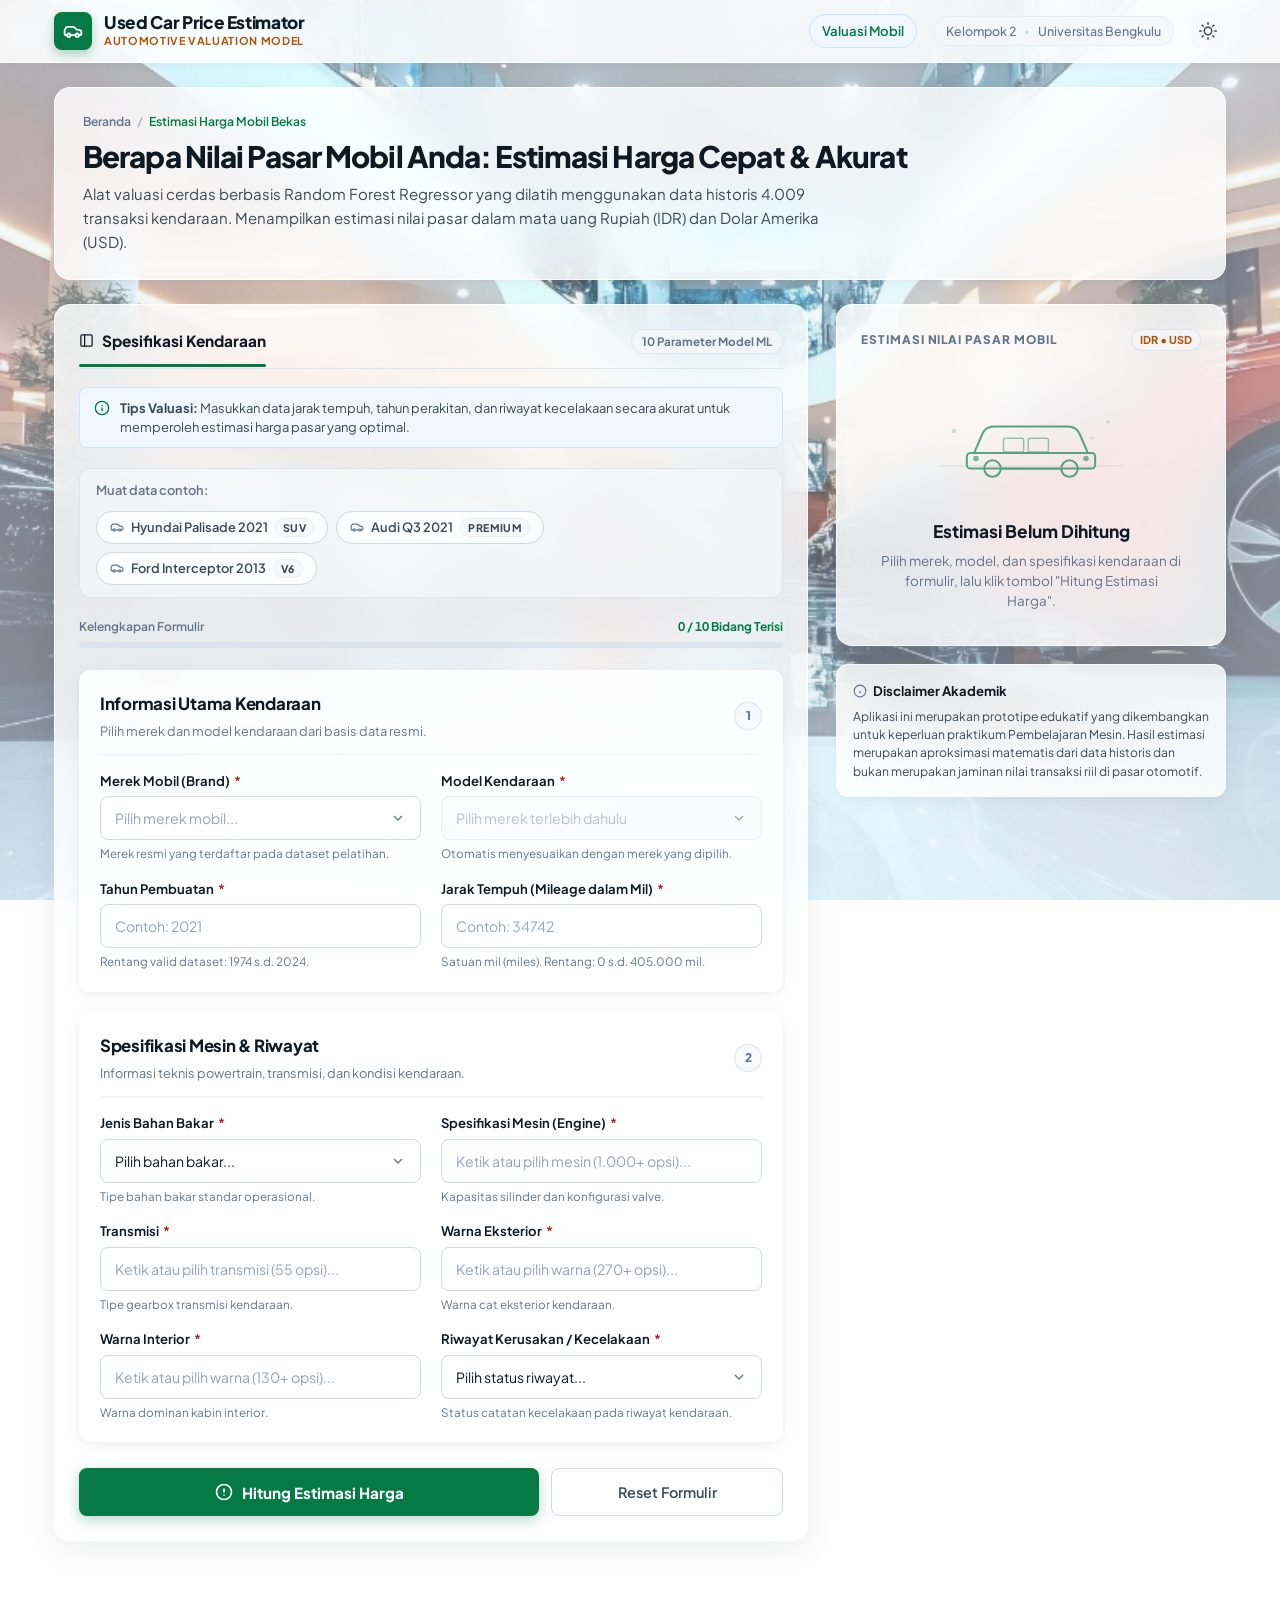
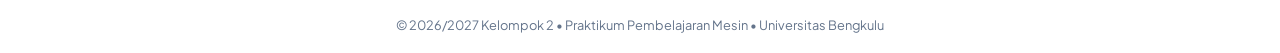
==== commit 79225013: "feat: add automotive UI frontend and documentation updates" ====
--- a/static/index.html
+++ b/static/index.html
@@ -3,36 +3,48 @@
 <head>
   <meta charset="UTF-8">
   <meta name="viewport" content="width=device-width, initial-scale=1.0">
-  <meta name="description" content="Aplikasi Estimasi Harga Mobil Bekas berbasis Machine Learning (Random Forest Regressor) oleh Kelompok 2 Praktikum Pembelajaran Mesin Universitas Bengkulu.">
+  <meta name="description" content="Aplikasi Estimasi Nilai Pasar Mobil Bekas berbasis Machine Learning (Random Forest Regressor) oleh Kelompok 2 Praktikum Pembelajaran Mesin Universitas Bengkulu.">
   <title>Used Car Price Estimator | Praktikum Pembelajaran Mesin</title>
   
   <!-- Inline SVG Favicon -->
-  <link rel="icon" type="image/svg+xml" href="data:image/svg+xml,<svg xmlns='http://www.w3.org/2000/svg' viewBox='0 0 24 24' fill='none' stroke='%230F172A' stroke-width='2' stroke-linecap='round' stroke-linejoin='round'><path d='M19 17h2c.6 0 1-.4 1-1v-3c0-.9-.7-1.7-1.5-1.9C18.7 10.6 16 10 16 10s-1.3-1.4-2.2-2.3c-.5-.4-1.1-.7-1.8-.7H5c-.6 0-1.1.4-1.4.9l-1.5 2.8C2.1 11.1 2 11.5 2 12v4c0 .6.4 1 1 1h2'/><circle cx='7' cy='17' r='2'/><path d='M9 17h6'/><circle cx='17' cy='17' r='2'/></svg>">
+  <link rel="icon" type="image/svg+xml" href="data:image/svg+xml,<svg xmlns='http://www.w3.org/2000/svg' viewBox='0 0 24 24' fill='none' stroke='%23057A44' stroke-width='2' stroke-linecap='round' stroke-linejoin='round'><path d='M19 17h2c.6 0 1-.4 1-1v-3c0-.9-.7-1.7-1.5-1.9C18.7 10.6 16 10 16 10s-1.3-1.4-2.2-2.3c-.5-.4-1.1-.7-1.8-.7H5c-.6 0-1.1.4-1.4.9l-1.5 2.8C2.1 11.1 2 11.5 2 12v4c0 .6.4 1 1 1h2'/><circle cx='7' cy='17' r='2'/><path d='M9 17h6'/><circle cx='17' cy='17' r='2'/></svg>">
   
   <link rel="stylesheet" href="/static/style.css">
   <link rel="preconnect" href="https://fonts.googleapis.com">
   <link rel="preconnect" href="https://fonts.gstatic.com" crossorigin>
-  <link href="https://fonts.googleapis.com/css2?family=Plus+Jakarta+Sans:wght@400;500;600;700&display=swap" rel="stylesheet">
+  <link href="https://fonts.googleapis.com/css2?family=Plus+Jakarta+Sans:wght@400;500;600;700;800&display=swap" rel="stylesheet">
 </head>
 <body>
+  <!-- Fixed Fullscreen Luxury Showroom Glass Blur Background -->
+  <div class="showroom-backdrop" aria-hidden="true"></div>
+  <div class="showroom-overlay" aria-hidden="true"></div>
+
   <!-- Top Navigation Bar -->
   <header class="app-header">
     <div class="header-inner">
       <div class="header-brand">
-        <svg class="header-icon" width="20" height="20" viewBox="0 0 24 24" fill="none" stroke="currentColor" stroke-width="2" stroke-linecap="round" stroke-linejoin="round" aria-hidden="true">
-          <path d="M19 17h2c.6 0 1-.4 1-1v-3c0-.9-.7-1.7-1.5-1.9C18.7 10.6 16 10 16 10s-1.3-1.4-2.2-2.3c-.5-.4-1.1-.7-1.8-.7H5c-.6 0-1.1.4-1.4.9l-1.5 2.8C2.1 11.1 2 11.5 2 12v4c0 .6.4 1 1 1h2"/>
-          <circle cx="7" cy="17" r="2"/>
-          <path d="M9 17h6"/>
-          <circle cx="17" cy="17" r="2"/>
-        </svg>
-        <span class="header-title">Used Car Price Estimator</span>
+        <div class="brand-emblem" aria-hidden="true">
+          <svg class="header-icon" width="20" height="20" viewBox="0 0 24 24" fill="none" stroke="currentColor" stroke-width="2.2" stroke-linecap="round" stroke-linejoin="round">
+            <path d="M19 17h2c.6 0 1-.4 1-1v-3c0-.9-.7-1.7-1.5-1.9C18.7 10.6 16 10 16 10s-1.3-1.4-2.2-2.3c-.5-.4-1.1-.7-1.8-.7H5c-.6 0-1.1.4-1.4.9l-1.5 2.8C2.1 11.1 2 11.5 2 12v4c0 .6.4 1 1 1h2"/>
+            <circle cx="7" cy="17" r="2"/>
+            <path d="M9 17h6"/>
+            <circle cx="17" cy="17" r="2"/>
+          </svg>
+        </div>
+        <div class="brand-text-group">
+          <span class="header-title">Used Car Price Estimator</span>
+          <span class="header-badge">Automotive Valuation Model</span>
+        </div>
       </div>
 
       <div class="header-right-group">
+        <!-- Navigation Tabs (Edmunds-inspired subtle nav) -->
+        <nav class="header-nav" aria-label="Navigasi Header">
+          <span class="nav-link active">Valuasi Mobil</span>
+        </nav>
+
         <div class="header-meta">
           <span class="meta-item">Kelompok 2</span>
-          <span class="meta-dot">&bull;</span>
-          <span class="meta-item">Praktikum Pembelajaran Mesin</span>
           <span class="meta-dot">&bull;</span>
           <span class="meta-item">Universitas Bengkulu</span>
         </div>
@@ -60,224 +72,317 @@
 
   <!-- Main Content Layout -->
   <main class="page-container">
+    <!-- Hero Title Section (Edmunds-inspired clean layout) -->
+    <div class="hero-section">
+      <div class="hero-breadcrumb">
+        <span>Beranda</span>
+        <span class="breadcrumb-sep">/</span>
+        <span class="breadcrumb-active">Estimasi Harga Mobil Bekas</span>
+      </div>
+      <h1 class="hero-heading">Berapa Nilai Pasar Mobil Anda: Estimasi Harga Cepat &amp; Akurat</h1>
+      <p class="hero-subheading">
+        Alat valuasi cerdas berbasis Random Forest Regressor yang dilatih menggunakan data historis 4.009 transaksi kendaraan. Menampilkan estimasi nilai pasar dalam mata uang Rupiah (IDR) dan Dolar Amerika (USD).
+      </p>
+    </div>
+
     <div class="page-layout">
       <!-- Left Column: Specification Form -->
       <section class="form-column">
-        <div class="form-intro">
-          <h1 class="page-heading">Estimasi Harga Pasar Mobil Bekas</h1>
-          <p class="page-subheading">
-            Sistem estimasi berbasis model Machine Learning (Random Forest Regressor) yang dilatih menggunakan data penjualan historis 4.009 kendaraan.
-          </p>
-          
-          <!-- Quick Preset Selector -->
-          <div class="preset-bar">
+        <!-- Edmunds-inspired Form Card Shell with Tabs -->
+        <div class="form-shell-card">
+          <!-- Card Header Tabs -->
+          <div class="form-tabs-header">
+            <button type="button" class="form-tab-btn active" id="tab-specs">
+              <svg width="15" height="15" viewBox="0 0 24 24" fill="none" stroke="currentColor" stroke-width="2" stroke-linecap="round" stroke-linejoin="round" aria-hidden="true">
+                <rect x="3" y="3" width="18" height="18" rx="2" ry="2"/>
+                <line x1="9" y1="3" x2="9" y2="21"/>
+              </svg>
+              <span>Spesifikasi Kendaraan</span>
+            </button>
+            <span class="tab-meta-badge">10 Parameter Model ML</span>
+          </div>
+
+          <!-- Appraisal Tip Bar (Edmunds-inspired helper box) -->
+          <div class="appraisal-tip-bar">
+            <div class="tip-icon-wrap" aria-hidden="true">
+              <svg width="16" height="16" viewBox="0 0 24 24" fill="none" stroke="currentColor" stroke-width="2" stroke-linecap="round" stroke-linejoin="round">
+                <circle cx="12" cy="12" r="10"/>
+                <line x1="12" y1="16" x2="12" y2="12"/>
+                <line x1="12" y1="8" x2="12.01" y2="8"/>
+              </svg>
+            </div>
+            <div class="tip-content">
+              <strong>Tips Valuasi:</strong> Masukkan data jarak tempuh, tahun perakitan, dan riwayat kecelakaan secara akurat untuk memperoleh estimasi harga pasar yang optimal.
+            </div>
+          </div>
+
+          <!-- Quick Sample Presets (No Emojis - Clean SVG Icons & Badges) -->
+          <div class="preset-section">
             <span class="preset-label">Muat data contoh:</span>
-            <button type="button" class="preset-btn" id="preset-palisade">Hyundai Palisade 2021</button>
-            <span class="preset-sep">/</span>
-            <button type="button" class="preset-btn" id="preset-audi">Audi Q3 2021</button>
-            <span class="preset-sep">/</span>
-            <button type="button" class="preset-btn" id="preset-ford">Ford Interceptor 2013</button>
-          </div>
+            <div class="preset-bar">
+              <button type="button" class="preset-btn" id="preset-palisade">
+                <svg class="preset-svg-icon" width="14" height="14" viewBox="0 0 24 24" fill="none" stroke="currentColor" stroke-width="2" stroke-linecap="round" stroke-linejoin="round" aria-hidden="true">
+                  <path d="M19 17h2c.6 0 1-.4 1-1v-3c0-.9-.7-1.7-1.5-1.9C18.7 10.6 16 10 16 10s-1.3-1.4-2.2-2.3c-.5-.4-1.1-.7-1.8-.7H5c-.6 0-1.1.4-1.4.9l-1.5 2.8C2.1 11.1 2 11.5 2 12v4c0 .6.4 1 1 1h2"/>
+                  <circle cx="7" cy="17" r="2"/>
+                  <path d="M9 17h6"/>
+                  <circle cx="17" cy="17" r="2"/>
+                </svg>
+                <span>Hyundai Palisade 2021</span>
+                <span class="preset-badge">SUV</span>
+              </button>
+              <button type="button" class="preset-btn" id="preset-audi">
+                <svg class="preset-svg-icon" width="14" height="14" viewBox="0 0 24 24" fill="none" stroke="currentColor" stroke-width="2" stroke-linecap="round" stroke-linejoin="round" aria-hidden="true">
+                  <path d="M19 17h2c.6 0 1-.4 1-1v-3c0-.9-.7-1.7-1.5-1.9C18.7 10.6 16 10 16 10s-1.3-1.4-2.2-2.3c-.5-.4-1.1-.7-1.8-.7H5c-.6 0-1.1.4-1.4.9l-1.5 2.8C2.1 11.1 2 11.5 2 12v4c0 .6.4 1 1 1h2"/>
+                  <circle cx="7" cy="17" r="2"/>
+                  <path d="M9 17h6"/>
+                  <circle cx="17" cy="17" r="2"/>
+                </svg>
+                <span>Audi Q3 2021</span>
+                <span class="preset-badge">Premium</span>
+              </button>
+              <button type="button" class="preset-btn" id="preset-ford">
+                <svg class="preset-svg-icon" width="14" height="14" viewBox="0 0 24 24" fill="none" stroke="currentColor" stroke-width="2" stroke-linecap="round" stroke-linejoin="round" aria-hidden="true">
+                  <path d="M19 17h2c.6 0 1-.4 1-1v-3c0-.9-.7-1.7-1.5-1.9C18.7 10.6 16 10 16 10s-1.3-1.4-2.2-2.3c-.5-.4-1.1-.7-1.8-.7H5c-.6 0-1.1.4-1.4.9l-1.5 2.8C2.1 11.1 2 11.5 2 12v4c0 .6.4 1 1 1h2"/>
+                  <circle cx="7" cy="17" r="2"/>
+                  <path d="M9 17h6"/>
+                  <circle cx="17" cy="17" r="2"/>
+                </svg>
+                <span>Ford Interceptor 2013</span>
+                <span class="preset-badge">V6</span>
+              </button>
+            </div>
+          </div>
+
+          <!-- Form Progress Indicator -->
+          <div class="form-progress" id="form-progress">
+            <div class="progress-info-row">
+              <span class="progress-label">Kelengkapan Formulir</span>
+              <span class="progress-text" id="progress-text">0 / 10 Bidang Terisi</span>
+            </div>
+            <div class="progress-track">
+              <div class="progress-fill" id="progress-fill"></div>
+            </div>
+          </div>
+
+          <form id="prediction-form" class="spec-form" novalidate>
+            <!-- Section 1: Informasi Utama Kendaraan -->
+            <div class="form-block" id="form-block-1">
+              <div class="block-header">
+                <div class="block-header-left">
+                  <h2 class="block-title">Informasi Utama Kendaraan</h2>
+                  <span class="block-desc">Pilih merek dan model kendaraan dari basis data resmi.</span>
+                </div>
+                <span class="block-step-badge" id="step-badge-1" aria-label="Langkah 1">1</span>
+              </div>
+
+              <div class="input-grid">
+                <!-- Cascading Brand Dropdown -->
+                <div class="form-field" id="field-wrap-brand">
+                  <label for="brand-trigger" class="field-label" id="brand-label">
+                    Merek Mobil (Brand) <span class="req">*</span>
+                  </label>
+                  <div class="searchable-combobox" id="brand-combobox" role="combobox" aria-expanded="false" aria-haspopup="listbox" aria-owns="brand-options-list">
+                    <button type="button" class="combobox-trigger" id="brand-trigger" aria-labelledby="brand-label brand-selected-text" aria-haspopup="listbox" aria-expanded="false">
+                      <span class="combobox-text placeholder" id="brand-selected-text">Pilih merek mobil...</span>
+                      <svg class="chevron-icon" width="16" height="16" viewBox="0 0 24 24" fill="none" stroke="currentColor" stroke-width="2" aria-hidden="true">
+                        <path d="M6 9l6 6 6-6"/>
+                      </svg>
+                    </button>
+                    <div class="combobox-panel hidden" id="brand-panel">
+                      <div class="combobox-search-box">
+                        <input type="text" class="combobox-search-input" id="brand-search" placeholder="Cari merek (57 merek)..." autocomplete="off" aria-label="Cari merek mobil">
+                      </div>
+                      <ul class="combobox-list" id="brand-options-list" role="listbox" aria-label="Daftar Merek Mobil" tabindex="-1">
+                      </ul>
+                    </div>
+                    <input type="hidden" id="brand" name="brand" required>
+                  </div>
+                  <span class="field-hint">Merek resmi yang terdaftar pada dataset pelatihan.</span>
+                  <span class="field-error-text hidden" id="err-brand"></span>
+                </div>
+
+                <!-- Cascading Model Dropdown -->
+                <div class="form-field" id="field-wrap-model">
+                  <label for="model-trigger" class="field-label" id="model-label">
+                    Model Kendaraan <span class="req">*</span>
+                  </label>
+                  <div class="searchable-combobox" id="model-combobox" role="combobox" aria-expanded="false" aria-haspopup="listbox" aria-owns="model-options-list">
+                    <button type="button" class="combobox-trigger is-disabled" id="model-trigger" aria-labelledby="model-label model-selected-text" aria-haspopup="listbox" aria-expanded="false" disabled>
+                      <span class="combobox-text placeholder" id="model-selected-text">Pilih merek terlebih dahulu</span>
+                      <svg class="chevron-icon" width="16" height="16" viewBox="0 0 24 24" fill="none" stroke="currentColor" stroke-width="2" aria-hidden="true">
+                        <path d="M6 9l6 6 6-6"/>
+                      </svg>
+                    </button>
+                    <div class="combobox-panel hidden" id="model-panel">
+                      <div class="combobox-search-box">
+                        <input type="text" class="combobox-search-input" id="model-search" placeholder="Cari model..." autocomplete="off" aria-label="Cari model mobil">
+                      </div>
+                      <ul class="combobox-list" id="model-options-list" role="listbox" aria-label="Daftar Model Kendaraan" tabindex="-1">
+                      </ul>
+                    </div>
+                    <input type="hidden" id="model" name="model" required>
+                  </div>
+                  <span class="field-hint" id="model-field-hint">Otomatis menyesuaikan dengan merek yang dipilih.</span>
+                  <span class="field-error-text hidden" id="err-model"></span>
+                </div>
+
+                <!-- Model Year -->
+                <div class="form-field" id="field-wrap-model_year">
+                  <label for="model_year" class="field-label">
+                    Tahun Pembuatan <span class="req">*</span>
+                  </label>
+                  <input type="number" id="model_year" name="model_year" class="text-input" min="1974" max="2024" step="1" placeholder="Contoh: 2021" required>
+                  <span class="field-hint">Rentang valid dataset: 1974 s.d. 2024.</span>
+                  <span class="field-error-text hidden" id="err-model_year"></span>
+                </div>
+
+                <!-- Mileage -->
+                <div class="form-field" id="field-wrap-milage">
+                  <label for="milage" class="field-label">
+                    Jarak Tempuh (Mileage dalam Mil) <span class="req">*</span>
+                  </label>
+                  <input type="number" id="milage" name="milage" class="text-input" min="0" max="405000" step="1" placeholder="Contoh: 34742" required>
+                  <span class="field-hint">Satuan mil (miles). Rentang: 0 s.d. 405.000 mil.</span>
+                  <span class="field-error-text hidden" id="err-milage"></span>
+                </div>
+              </div>
+            </div>
+
+            <!-- Section 2: Spesifikasi dan Riwayat Kendaraan -->
+            <div class="form-block" id="form-block-2">
+              <div class="block-header">
+                <div class="block-header-left">
+                  <h2 class="block-title">Spesifikasi Mesin &amp; Riwayat</h2>
+                  <span class="block-desc">Informasi teknis powertrain, transmisi, dan kondisi kendaraan.</span>
+                </div>
+                <span class="block-step-badge" id="step-badge-2" aria-label="Langkah 2">2</span>
+              </div>
+
+              <div class="input-grid">
+                <!-- Fuel Type -->
+                <div class="form-field" id="field-wrap-fuel_type">
+                  <label for="fuel_type" class="field-label">
+                    Jenis Bahan Bakar <span class="req">*</span>
+                  </label>
+                  <select id="fuel_type" name="fuel_type" class="select-input" required>
+                    <option value="" disabled selected>Pilih bahan bakar...</option>
+                  </select>
+                  <span class="field-hint">Tipe bahan bakar standar operasional.</span>
+                  <span class="field-error-text hidden" id="err-fuel_type"></span>
+                </div>
+
+                <!-- Engine -->
+                <div class="form-field" id="field-wrap-engine">
+                  <label for="engine" class="field-label">
+                    Spesifikasi Mesin (Engine) <span class="req">*</span>
+                  </label>
+                  <input type="text" id="engine" name="engine" class="text-input" list="engine-presets" placeholder="Ketik atau pilih mesin (1.000+ opsi)..." required autocomplete="off">
+                  <datalist id="engine-presets">
+                  </datalist>
+                  <span class="field-hint">Kapasitas silinder dan konfigurasi valve.</span>
+                  <span class="field-error-text hidden" id="err-engine"></span>
+                </div>
+
+                <!-- Transmission -->
+                <div class="form-field" id="field-wrap-transmission">
+                  <label for="transmission" class="field-label">
+                    Transmisi <span class="req">*</span>
+                  </label>
+                  <input type="text" id="transmission" name="transmission" class="text-input" list="trans-presets" placeholder="Ketik atau pilih transmisi (55 opsi)..." required autocomplete="off">
+                  <datalist id="trans-presets">
+                  </datalist>
+                  <span class="field-hint">Tipe gearbox transmisi kendaraan.</span>
+                  <span class="field-error-text hidden" id="err-transmission"></span>
+                </div>
+
+                <!-- Exterior Color -->
+                <div class="form-field" id="field-wrap-ext_col">
+                  <label for="ext_col" class="field-label">
+                    Warna Eksterior <span class="req">*</span>
+                  </label>
+                  <input type="text" id="ext_col" name="ext_col" class="text-input" list="ext-color-presets" placeholder="Ketik atau pilih warna (270+ opsi)..." required autocomplete="off">
+                  <datalist id="ext-color-presets">
+                  </datalist>
+                  <span class="field-hint">Warna cat eksterior kendaraan.</span>
+                  <span class="field-error-text hidden" id="err-ext_col"></span>
+                </div>
+
+                <!-- Interior Color -->
+                <div class="form-field" id="field-wrap-int_col">
+                  <label for="int_col" class="field-label">
+                    Warna Interior <span class="req">*</span>
+                  </label>
+                  <input type="text" id="int_col" name="int_col" class="text-input" list="int-color-presets" placeholder="Ketik atau pilih warna (130+ opsi)..." required autocomplete="off">
+                  <datalist id="int-color-presets">
+                  </datalist>
+                  <span class="field-hint">Warna dominan kabin interior.</span>
+                  <span class="field-error-text hidden" id="err-int_col"></span>
+                </div>
+
+                <!-- Accident History -->
+                <div class="form-field" id="field-wrap-accident">
+                  <label for="accident" class="field-label">
+                    Riwayat Kerusakan / Kecelakaan <span class="req">*</span>
+                  </label>
+                  <select id="accident" name="accident" class="select-input" required>
+                    <option value="" disabled selected>Pilih status riwayat...</option>
+                  </select>
+                  <span class="field-hint">Status catatan kecelakaan pada riwayat kendaraan.</span>
+                  <span class="field-error-text hidden" id="err-accident"></span>
+                </div>
+              </div>
+            </div>
+
+            <!-- Form Action Buttons (Edmunds-inspired strong Green CTA) -->
+            <div class="form-footer">
+              <button type="submit" id="btn-submit" class="btn-primary">
+                <span class="btn-spinner hidden" id="loading-spinner" aria-hidden="true"></span>
+                <svg class="btn-action-icon" width="18" height="18" viewBox="0 0 24 24" fill="none" stroke="currentColor" stroke-width="2.2" stroke-linecap="round" stroke-linejoin="round" aria-hidden="true">
+                  <circle cx="12" cy="12" r="10"></circle>
+                  <line x1="12" y1="8" x2="12" y2="12"></line>
+                  <line x1="12" y1="16" x2="12.01" y2="16"></line>
+                </svg>
+                <span id="btn-label">Hitung Estimasi Harga</span>
+              </button>
+              <button type="button" id="btn-reset" class="btn-secondary">Reset Formulir</button>
+            </div>
+          </form>
         </div>
-
-        <form id="prediction-form" class="spec-form" novalidate>
-          <!-- Section 1: Informasi Utama Kendaraan -->
-          <div class="form-block">
-            <div class="block-header">
-              <h2 class="block-title">Informasi Utama Kendaraan</h2>
-              <span class="block-desc">Pilih merek dan model kendaraan dari basis data resmi.</span>
-            </div>
-
-            <div class="input-grid">
-              <!-- Cascading Brand Dropdown (Accessible Searchable Combobox) -->
-              <div class="form-field" id="field-wrap-brand">
-                <label for="brand-trigger" class="field-label" id="brand-label">
-                  Merek Mobil (Brand) <span class="req">*</span>
-                </label>
-                <div class="searchable-combobox" id="brand-combobox" role="combobox" aria-expanded="false" aria-haspopup="listbox" aria-owns="brand-options-list">
-                  <button type="button" class="combobox-trigger" id="brand-trigger" aria-labelledby="brand-label brand-selected-text" aria-haspopup="listbox" aria-expanded="false">
-                    <span class="combobox-text placeholder" id="brand-selected-text">Pilih merek mobil...</span>
-                    <svg class="chevron-icon" width="16" height="16" viewBox="0 0 24 24" fill="none" stroke="currentColor" stroke-width="2" aria-hidden="true">
-                      <path d="M6 9l6 6 6-6"/>
-                    </svg>
-                  </button>
-                  <div class="combobox-panel hidden" id="brand-panel">
-                    <div class="combobox-search-box">
-                      <input type="text" class="combobox-search-input" id="brand-search" placeholder="Cari merek (57 merek)..." autocomplete="off" aria-label="Cari merek mobil">
-                    </div>
-                    <ul class="combobox-list" id="brand-options-list" role="listbox" aria-label="Daftar Merek Mobil" tabindex="-1">
-                      <!-- Populated via JavaScript from brand_models.json -->
-                    </ul>
-                  </div>
-                  <input type="hidden" id="brand" name="brand" required>
-                </div>
-                <span class="field-hint">Merek resmi yang terdaftar pada dataset pelatihan.</span>
-                <span class="field-error-text hidden" id="err-brand"></span>
-              </div>
-
-              <!-- Cascading Dependent Model Dropdown (Accessible Searchable Combobox) -->
-              <div class="form-field" id="field-wrap-model">
-                <label for="model-trigger" class="field-label" id="model-label">
-                  Model Kendaraan <span class="req">*</span>
-                </label>
-                <div class="searchable-combobox" id="model-combobox" role="combobox" aria-expanded="false" aria-haspopup="listbox" aria-owns="model-options-list">
-                  <button type="button" class="combobox-trigger is-disabled" id="model-trigger" aria-labelledby="model-label model-selected-text" aria-haspopup="listbox" aria-expanded="false" disabled>
-                    <span class="combobox-text placeholder" id="model-selected-text">Pilih merek terlebih dahulu</span>
-                    <svg class="chevron-icon" width="16" height="16" viewBox="0 0 24 24" fill="none" stroke="currentColor" stroke-width="2" aria-hidden="true">
-                      <path d="M6 9l6 6 6-6"/>
-                    </svg>
-                  </button>
-                  <div class="combobox-panel hidden" id="model-panel">
-                    <div class="combobox-search-box">
-                      <input type="text" class="combobox-search-input" id="model-search" placeholder="Cari model..." autocomplete="off" aria-label="Cari model mobil">
-                    </div>
-                    <ul class="combobox-list" id="model-options-list" role="listbox" aria-label="Daftar Model Kendaraan" tabindex="-1">
-                      <!-- Populated dynamically based on selected Brand -->
-                    </ul>
-                  </div>
-                  <input type="hidden" id="model" name="model" required>
-                </div>
-                <span class="field-hint" id="model-field-hint">Otomatis menyesuaikan dengan merek yang dipilih.</span>
-                <span class="field-error-text hidden" id="err-model"></span>
-              </div>
-
-              <!-- Model Year -->
-              <div class="form-field" id="field-wrap-model_year">
-                <label for="model_year" class="field-label">
-                  Tahun Pembuatan <span class="req">*</span>
-                </label>
-                <input type="number" id="model_year" name="model_year" class="text-input" min="1974" max="2024" step="1" placeholder="Contoh: 2021" required>
-                <span class="field-hint">Rentang valid dataset: 1974 s.d. 2024.</span>
-                <span class="field-error-text hidden" id="err-model_year"></span>
-              </div>
-
-              <!-- Mileage -->
-              <div class="form-field" id="field-wrap-milage">
-                <label for="milage" class="field-label">
-                  Jarak Tempuh (Mileage dalam Mil) <span class="req">*</span>
-                </label>
-                <input type="number" id="milage" name="milage" class="text-input" min="0" max="405000" step="1" placeholder="Contoh: 34742" required>
-                <span class="field-hint">Satuan mil (miles). Rentang: 0 s.d. 405.000 mil.</span>
-                <span class="field-error-text hidden" id="err-milage"></span>
-              </div>
-            </div>
-          </div>
-
-          <!-- Section 2: Spesifikasi dan Riwayat Kendaraan -->
-          <div class="form-block">
-            <div class="block-header">
-              <h2 class="block-title">Spesifikasi & Riwayat Kendaraan</h2>
-              <span class="block-desc">Informasi teknis powertrain, transmisi, dan kondisi kendaraan.</span>
-            </div>
-
-            <div class="input-grid">
-              <!-- Fuel Type -->
-              <div class="form-field" id="field-wrap-fuel_type">
-                <label for="fuel_type" class="field-label">
-                  Jenis Bahan Bakar <span class="req">*</span>
-                </label>
-                <select id="fuel_type" name="fuel_type" class="select-input" required>
-                  <option value="" disabled selected>Pilih bahan bakar...</option>
-                  <!-- Populated dynamically via JS from categories.json -->
-                </select>
-                <span class="field-hint">Tipe bahan bakar standar operasional.</span>
-                <span class="field-error-text hidden" id="err-fuel_type"></span>
-              </div>
-
-              <!-- Engine -->
-              <div class="form-field" id="field-wrap-engine">
-                <label for="engine" class="field-label">
-                  Spesifikasi Mesin (Engine) <span class="req">*</span>
-                </label>
-                <input type="text" id="engine" name="engine" class="text-input" list="engine-presets" placeholder="Ketik atau pilih mesin (1.000+ opsi)..." required autocomplete="off">
-                <datalist id="engine-presets">
-                  <!-- Populated dynamically via JS from categories.json -->
-                </datalist>
-                <span class="field-hint">Kapasitas silinder dan konfigurasi valve.</span>
-                <span class="field-error-text hidden" id="err-engine"></span>
-              </div>
-
-              <!-- Transmission -->
-              <div class="form-field" id="field-wrap-transmission">
-                <label for="transmission" class="field-label">
-                  Transmisi <span class="req">*</span>
-                </label>
-                <input type="text" id="transmission" name="transmission" class="text-input" list="trans-presets" placeholder="Ketik atau pilih transmisi (55 opsi)..." required autocomplete="off">
-                <datalist id="trans-presets">
-                  <!-- Populated dynamically via JS from categories.json -->
-                </datalist>
-                <span class="field-hint">Tipe gearbox transmisi kendaraan.</span>
-                <span class="field-error-text hidden" id="err-transmission"></span>
-              </div>
-
-              <!-- Exterior Color -->
-              <div class="form-field" id="field-wrap-ext_col">
-                <label for="ext_col" class="field-label">
-                  Warna Eksterior <span class="req">*</span>
-                </label>
-                <input type="text" id="ext_col" name="ext_col" class="text-input" list="ext-color-presets" placeholder="Ketik atau pilih warna (270+ opsi)..." required autocomplete="off">
-                <datalist id="ext-color-presets">
-                  <!-- Populated dynamically via JS from categories.json -->
-                </datalist>
-                <span class="field-hint">Warna cat eksterior kendaraan.</span>
-                <span class="field-error-text hidden" id="err-ext_col"></span>
-              </div>
-
-              <!-- Interior Color -->
-              <div class="form-field" id="field-wrap-int_col">
-                <label for="int_col" class="field-label">
-                  Warna Interior <span class="req">*</span>
-                </label>
-                <input type="text" id="int_col" name="int_col" class="text-input" list="int-color-presets" placeholder="Ketik atau pilih warna (130+ opsi)..." required autocomplete="off">
-                <datalist id="int-color-presets">
-                  <!-- Populated dynamically via JS from categories.json -->
-                </datalist>
-                <span class="field-hint">Warna dominan kabin interior.</span>
-                <span class="field-error-text hidden" id="err-int_col"></span>
-              </div>
-
-              <!-- Accident History -->
-              <div class="form-field" id="field-wrap-accident">
-                <label for="accident" class="field-label">
-                  Riwayat Kerusakan / Kecelakaan <span class="req">*</span>
-                </label>
-                <select id="accident" name="accident" class="select-input" required>
-                  <option value="" disabled selected>Pilih status riwayat...</option>
-                  <!-- Populated dynamically via JS from categories.json -->
-                </select>
-                <span class="field-hint">Status catatan kecelakaan pada riwayat kendaraan.</span>
-                <span class="field-error-text hidden" id="err-accident"></span>
-              </div>
-            </div>
-          </div>
-
-          <!-- Form Action Buttons -->
-          <div class="form-footer">
-            <button type="submit" id="btn-submit" class="btn-primary">
-              <span class="btn-spinner hidden" id="loading-spinner" aria-hidden="true"></span>
-              <span id="btn-label">Hitung Estimasi Harga</span>
-            </button>
-            <button type="button" id="btn-reset" class="btn-secondary">Reset Formulir</button>
-          </div>
-        </form>
       </section>
 
       <!-- Right Column: Valuation & Summary Panel -->
       <aside class="valuation-column">
         <div class="sticky-panel">
-          <!-- Server Status Header -->
-          <a href="/health" class="server-status-bar" id="server-status-bar" title="Buka Dasbor Status Kesehatan Server" target="_blank" rel="noopener">
-            <span class="status-indicator-dot" id="status-dot"></span>
-            <span class="status-indicator-text" id="status-text">Memeriksa status backend...</span>
-            <span class="status-link-hint">&rarr;</span>
-          </a>
-
           <!-- Valuation Card -->
           <div class="valuation-card" id="valuation-card">
-            <div class="card-tag">ESTIMATED CAR PRICE</div>
+            <div class="card-tag-row">
+              <span class="card-tag">ESTIMASI NILAI PASAR MOBIL</span>
+              <span class="card-currency-pill">IDR &bull; USD</span>
+            </div>
             
             <!-- Idle Empty State -->
             <div class="valuation-idle" id="valuation-idle">
+              <div class="idle-illustration" aria-hidden="true">
+                <svg viewBox="0 0 240 120" fill="none" xmlns="http://www.w3.org/2000/svg">
+                  <rect x="20" y="85" width="200" height="2" rx="1" fill="currentColor" opacity="0.12"/>
+                  <g class="idle-car-frame">
+                    <path d="M58 72h124l-9-21c-2-5-7-8-13-8H80c-6 0-11 3-13 8L58 72z" stroke="currentColor" stroke-width="2.2" fill="none"/>
+                    <rect x="50" y="72" width="140" height="17" rx="4" stroke="currentColor" stroke-width="2.2" fill="none"/>
+                    <circle cx="78" cy="89" r="9" stroke="currentColor" stroke-width="2.2" fill="none"/>
+                    <circle cx="162" cy="89" r="9" stroke="currentColor" stroke-width="2.2" fill="none"/>
+                    <line x1="87" y1="89" x2="153" y2="89" stroke="currentColor" stroke-width="2"/>
+                    <rect x="90" y="56" width="22" height="15" rx="2" stroke="currentColor" stroke-width="1.6" fill="none" opacity="0.6"/>
+                    <rect x="117" y="56" width="22" height="15" rx="2" stroke="currentColor" stroke-width="1.6" fill="none" opacity="0.6"/>
+                    <circle cx="60" cy="78" r="3" fill="currentColor" opacity="0.8"/>
+                    <circle cx="180" cy="78" r="3" fill="currentColor" opacity="0.8"/>
+                  </g>
+                  <g class="idle-sparkle-dots">
+                    <circle cx="36" cy="48" r="2.5" fill="currentColor" opacity="0.3"/>
+                    <circle cx="204" cy="38" r="2" fill="currentColor" opacity="0.3"/>
+                    <circle cx="186" cy="56" r="1.5" fill="currentColor" opacity="0.25"/>
+                  </g>
+                </svg>
+              </div>
               <div class="idle-text-group">
                 <div class="idle-title">Estimasi Belum Dihitung</div>
                 <p class="idle-desc">Pilih merek, model, dan spesifikasi kendaraan di formulir, lalu klik tombol "Hitung Estimasi Harga".</p>
@@ -286,37 +391,60 @@
 
             <!-- Active Result State -->
             <div class="valuation-result hidden" id="valuation-result" aria-live="polite">
-              <div class="price-header-row">
-                <div class="price-headline" id="price-headline">$0.00 USD</div>
-                <div class="inference-time-badge" id="inference-time-badge">-- ms</div>
+              <!-- Dual-Currency Showcase Box -->
+              <div class="price-showcase-box">
+                <div class="price-header-meta">
+                  <span class="currency-badge-pill">Rupiah &bull; USD</span>
+                  <div class="inference-time-badge" id="inference-time-badge">-- ms</div>
+                </div>
+
+                <!-- Primary Rupiah (IDR) Headline -->
+                <div class="price-idr-row">
+                  <span class="price-idr-symbol">Rp</span>
+                  <div class="price-headline-idr" id="price-headline-idr">0</div>
+                </div>
+
+                <!-- Secondary USD Equivalent & Live Rate Reference -->
+                <div class="price-usd-row">
+                  <div class="usd-amount-group">
+                    <span class="usd-lead">Estimasi Model:</span>
+                    <strong class="usd-value" id="price-headline-usd">$0.00 USD</strong>
+                  </div>
+                  <span class="rate-conversion-pill" id="rate-conversion-pill" title="Estimasi konversi mata uang berdasarkan kurs pasar acuan">Kurs: 1 USD &asymp; Rp 16.000</span>
+                </div>
               </div>
 
               <div class="valuation-badge-row">
                 <svg class="check-svg" width="15" height="15" viewBox="0 0 24 24" fill="none" stroke="currentColor" stroke-width="2.5" aria-hidden="true">
                   <polyline points="20 6 9 17 4 12"></polyline>
                 </svg>
-                <span>Prediksi selesai dihitung</span>
+                <span>Prediksi selesai dihitung dengan sukses</span>
               </div>
 
               <!-- Input Summary Chips -->
               <div class="specs-chips-row" id="specs-chips-row">
-                <!-- Dynamically populated chips -->
-              </div>
-
-              <!-- Regression Visual Price Range Bar (shown only when price_low/price_high available) -->
+              </div>
+
+              <!-- Dual-Currency Price Range Bar -->
               <div class="price-range-wrapper hidden" id="price-range-wrapper">
                 <div class="range-header">
                   <span class="range-title">Rentang Estimasi Wajar</span>
-                  <span class="range-subtitle">Perkiraan, bukan harga pasti</span>
+                  <span class="range-subtitle">Batas bawah s.d. atas</span>
                 </div>
                 <div class="range-bar-track">
                   <div class="range-bar-fill"></div>
                   <div class="range-bar-pin" title="Estimasi Median"></div>
                 </div>
                 <div class="range-labels">
-                  <span id="range-val-low">$0.00</span>
+                  <div class="range-bound range-bound-low">
+                    <span class="range-bound-idr" id="range-idr-low">Rp 0</span>
+                    <span class="range-bound-usd" id="range-val-low">$0.00</span>
+                  </div>
                   <span class="range-mid-label" id="range-val-mid">Nilai Tengah</span>
-                  <span id="range-val-high">$0.00</span>
+                  <div class="range-bound range-bound-high">
+                    <span class="range-bound-idr" id="range-idr-high">Rp 0</span>
+                    <span class="range-bound-usd" id="range-val-high">$0.00</span>
+                  </div>
                 </div>
               </div>
 
@@ -326,12 +454,12 @@
                     <rect x="9" y="9" width="13" height="13" rx="2" ry="2"></rect>
                     <path d="M5 15H4a2 2 0 0 1-2-2V4a2 2 0 0 1 2-2h9a2 2 0 0 1 2 2v1"></path>
                   </svg>
-                  <span id="copy-btn-text">Salin Hasil</span>
+                  <span id="copy-btn-text">Salin Hasil (IDR &amp; USD)</span>
                 </button>
               </div>
 
               <p class="valuation-note">
-                Estimasi dihitung oleh model regresi Random Forest berbasis data historis transaksi.
+                Estimasi harga dihitung oleh algoritma Random Forest berbasis data transaksi historis. Konversi Rupiah dihitung dengan estimasi kurs acuan Rp 16.000 per USD.
               </p>
             </div>
           </div>
@@ -339,18 +467,31 @@
           <!-- Error Alert Panel -->
           <div class="error-panel hidden" id="error-panel" role="alert">
             <div class="error-title-row">
-              <span class="error-icon" aria-hidden="true">⚠️</span>
+              <span class="error-icon" aria-hidden="true">
+                <svg width="16" height="16" viewBox="0 0 24 24" fill="none" stroke="currentColor" stroke-width="2.5" stroke-linecap="round" stroke-linejoin="round">
+                  <circle cx="12" cy="12" r="10"/>
+                  <line x1="12" y1="8" x2="12" y2="12"/>
+                  <line x1="12" y1="16" x2="12.01" y2="16"/>
+                </svg>
+              </span>
               <strong id="error-title">Gagal Melakukan Prediksi</strong>
             </div>
             <p class="error-msg" id="error-message">Mohon periksa kembali isian formulir.</p>
             <ul class="error-details" id="error-details-list"></ul>
+            <button type="button" class="btn-retry" id="btn-retry">
+              <svg width="12" height="12" viewBox="0 0 24 24" fill="none" stroke="currentColor" stroke-width="2.5" stroke-linecap="round" stroke-linejoin="round" aria-hidden="true">
+                <polyline points="23 4 23 10 17 10"/>
+                <path d="M20.49 15a9 9 0 1 1-2.12-9.36L23 10"/>
+              </svg>
+              Coba Lagi
+            </button>
           </div>
 
           <!-- Academic Disclaimer -->
           <div class="disclaimer-panel">
             <div class="disclaimer-heading">Disclaimer Akademik</div>
             <p class="disclaimer-content">
-              Aplikasi ini merupakan prototipe edukatif yang dikembangkan untuk keperluan pembelajaran Machine Learning. Hasil prediksi merupakan estimasi berdasarkan pola data historis dan bukan merupakan penentu keputusan profesional maupun jaminan harga transaksi kendaraan yang sebenarnya.
+              Aplikasi ini merupakan prototipe edukatif yang dikembangkan untuk keperluan praktikum Pembelajaran Mesin. Hasil estimasi merupakan aproksimasi matematis dari data historis dan bukan merupakan jaminan nilai transaksi riil di pasar otomotif.
             </p>
           </div>
         </div>
@@ -362,11 +503,6 @@
   <footer class="app-footer">
     <div class="footer-inner">
       <span>&copy; 2026/2027 Kelompok 2 &bull; Praktikum Pembelajaran Mesin &bull; Universitas Bengkulu</span>
-      <div class="footer-links">
-        <a href="/docs" target="_blank" rel="noopener">Dokumentasi API (Swagger)</a>
-        <span class="footer-sep">&bull;</span>
-        <a href="/health" target="_blank" rel="noopener">Pemeriksaan Server (Health)</a>
-      </div>
     </div>
   </footer>
 
--- a/static/style.css
+++ b/static/style.css
@@ -1,124 +1,150 @@
 /* ========================================================
-   Used Car Price Estimator — Professional Automotive Stylesheet
-   Precision Slate Enterprise Theme & Dark Mode Support
+   Used Car Price Estimator — Luxury Showroom Glassmorphism
+   Inspired by Edmunds Automotive Appraisal & Modern Glass Architecture
    Kelompok 2 • Praktikum Pembelajaran Mesin • Universitas Bengkulu
    ======================================================== */
 
 :root {
-  --color-slate-950: #020617;
-  --color-slate-900: #0f172a;
-  --color-slate-800: #1e293b;
-  --color-slate-700: #334155;
-  --color-slate-600: #475569;
-  --color-slate-500: #64748b;
-  --color-slate-400: #94a3b8;
-  --color-slate-300: #cbd5e1;
-  --color-slate-200: #e2e8f0;
-  --color-slate-100: #f1f5f9;
-  --color-slate-50:  #f8fafc;
-  
-  /* Semantic Tokens - Light Mode (Default) */
-  --bg-page: #f8fafc;
-  --bg-card: #ffffff;
-  --bg-header: #ffffff;
-  --bg-input: #ffffff;
-  --bg-subtle: #f8fafc;
-  --bg-hover: #f1f5f9;
-  --border-color: #e2e8f0;
-  --border-input: #cbd5e1;
-  --border-subtle: #f1f5f9;
-  
-  --text-primary: #0f172a;
-  --text-secondary: #475569;
+  /* Bespoke Automotive Palette: British Racing Green, Edmunds Emerald & Cognac */
+  --racing-green-950: #04170d;
+  --racing-green-900: #072516;
+  --racing-green-800: #0b3821;
+  --racing-green-700: #057a44;
+  --racing-green-600: #0b8e51;
+  --racing-green-500: #10b981;
+  --racing-green-400: #34d399;
+
+  --edmunds-green: #057a44;
+  --edmunds-green-hover: #046537;
+  --edmunds-blue: #0066cc;
+  --edmunds-sky-tint: #f0f7ff;
+  --edmunds-sky-border: #cce4ff;
+
+  --cognac-700: #b45309;
+  --cognac-600: #d97706;
+  --cognac-500: #f59e0b;
+  --cognac-100: #fef3c7;
+
+  /* Glassmorphism Tokens - Light Mode */
+  --bg-page: #f5f7fa;
+  --bg-card: rgba(255, 255, 255, 0.82);
+  --bg-header: rgba(255, 255, 255, 0.86);
+  --bg-input: rgba(255, 255, 255, 0.95);
+  --bg-subtle: rgba(245, 247, 250, 0.75);
+  --bg-hover: rgba(235, 240, 245, 0.85);
+
+  --border-glass: rgba(255, 255, 255, 0.75);
+  --border-color: rgba(215, 225, 235, 0.8);
+  --border-input: #cfd8e3;
+  --border-subtle: rgba(225, 232, 240, 0.6);
+
+  --text-primary: #0f1923;
+  --text-secondary: #3b4954;
   --text-muted: #64748b;
   --text-placeholder: #94a3b8;
-  
-  --color-primary: #0f172a;
-  --color-primary-hover: #1e293b;
-  --color-brand-blue: #1e40af;
-  --color-brand-blue-hover: #1d4ed8;
-  
-  --color-success: #047857;
-  --color-success-bg: #f0fdf4;
-  --color-success-border: #bbf7d0;
-  
+
+  --color-primary: #057a44;
+  --color-primary-hover: #046537;
+  --color-accent-cognac: #b45309;
+  --color-accent-cognac-bg: #fef3c7;
+
+  --color-success: #057a44;
+  --color-success-bg: #ecfdf5;
+  --color-success-border: #a7f3d0;
+  --color-success-soft: #d1fae5;
+
   --color-danger: #b91c1c;
   --color-danger-bg: #fef2f2;
   --color-danger-border: #fecaca;
-  
+
   --font-main: 'Plus Jakarta Sans', -apple-system, BlinkMacSystemFont, 'Segoe UI', Roboto, Helvetica, Arial, sans-serif;
-  --radius-sm: 4px;
-  --radius-md: 6px;
-  --radius-lg: 8px;
-  
-  --shadow-subtle: 0 1px 3px 0 rgba(0, 0, 0, 0.04), 0 1px 2px -1px rgba(0, 0, 0, 0.04);
-  --shadow-card: 0 1px 3px rgba(15, 23, 42, 0.06), 0 1px 2px rgba(15, 23, 42, 0.04);
-  --shadow-dropdown: 0 10px 15px -3px rgba(0, 0, 0, 0.08), 0 4px 6px -4px rgba(0, 0, 0, 0.04);
-}
-
-/* ========================================================
-   Dark Mode Overrides
-   ======================================================== */
+  --radius-xs: 4px;
+  --radius-sm: 6px;
+  --radius-md: 8px;
+  --radius-lg: 12px;
+  --radius-xl: 16px;
+
+  --shadow-glass: 0 8px 32px 0 rgba(15, 25, 35, 0.08);
+  --shadow-card: 0 4px 20px -2px rgba(15, 25, 35, 0.06), 0 2px 6px -1px rgba(15, 25, 35, 0.04);
+  --shadow-dropdown: 0 16px 36px -4px rgba(15, 25, 35, 0.16), 0 6px 12px -2px rgba(15, 25, 35, 0.08);
+  --shadow-elevated: 0 12px 28px -4px rgba(15, 25, 35, 0.12), 0 4px 8px -2px rgba(15, 25, 35, 0.06);
+}
+
+/* Glassmorphism Tokens - Dark Mode */
 body.dark-mode,
 html[data-theme="dark"] body {
-  --bg-page: #0b1120;
-  --bg-card: #0f172a;
-  --bg-header: #0f172a;
-  --bg-input: #1e293b;
-  --bg-subtle: #1e293b;
-  --bg-hover: #334155;
-  --border-color: #1e293b;
-  --border-input: #334155;
-  --border-subtle: #1e293b;
-  
-  --text-primary: #f8fafc;
-  --text-secondary: #cbd5e1;
-  --text-muted: #94a3b8;
-  --text-placeholder: #64748b;
-  
-  --color-primary: #3b82f6;
-  --color-primary-hover: #2563eb;
-  --color-brand-blue: #60a5fa;
-  --color-brand-blue-hover: #93c5fd;
-  
+  --bg-page: #080f0b;
+  --bg-card: rgba(14, 23, 18, 0.84);
+  --bg-header: rgba(12, 20, 15, 0.88);
+  --bg-input: rgba(20, 32, 25, 0.95);
+  --bg-subtle: rgba(20, 32, 25, 0.7);
+  --bg-hover: rgba(28, 44, 35, 0.85);
+
+  --border-glass: rgba(255, 255, 255, 0.1);
+  --border-color: rgba(40, 60, 48, 0.8);
+  --border-input: #2e4437;
+  --border-subtle: rgba(30, 48, 38, 0.6);
+
+  --text-primary: #f2f7f4;
+  --text-secondary: #c2d2c8;
+  --text-muted: #80968a;
+  --text-placeholder: #576d61;
+
+  --color-primary: #10b981;
+  --color-primary-hover: #059669;
+  --color-accent-cognac: #fbbf24;
+  --color-accent-cognac-bg: #451a03;
+
+  --edmunds-sky-tint: rgba(16, 185, 129, 0.08);
+  --edmunds-sky-border: rgba(16, 185, 129, 0.25);
+
   --color-success: #34d399;
   --color-success-bg: #064e3b;
   --color-success-border: #047857;
-  
+  --color-success-soft: #065f46;
+
   --color-danger: #f87171;
   --color-danger-bg: #450a0a;
   --color-danger-border: #991b1b;
-  
-  --shadow-card: 0 1px 3px rgba(0, 0, 0, 0.3), 0 1px 2px rgba(0, 0, 0, 0.2);
-  --shadow-dropdown: 0 10px 15px -3px rgba(0, 0, 0, 0.5);
+
+  --shadow-glass: 0 8px 32px 0 rgba(0, 0, 0, 0.55);
+  --shadow-card: 0 4px 20px -2px rgba(0, 0, 0, 0.45);
+  --shadow-dropdown: 0 16px 36px -4px rgba(0, 0, 0, 0.75);
+  --shadow-elevated: 0 12px 28px -4px rgba(0, 0, 0, 0.6);
 }
 
 @media (prefers-color-scheme: dark) {
   body:not(.light-mode) {
-    --bg-page: #0b1120;
-    --bg-card: #0f172a;
-    --bg-header: #0f172a;
-    --bg-input: #1e293b;
-    --bg-subtle: #1e293b;
-    --bg-hover: #334155;
-    --border-color: #1e293b;
-    --border-input: #334155;
-    --border-subtle: #1e293b;
-    
-    --text-primary: #f8fafc;
-    --text-secondary: #cbd5e1;
-    --text-muted: #94a3b8;
-    --text-placeholder: #64748b;
-    
-    --color-primary: #3b82f6;
-    --color-primary-hover: #2563eb;
-    --color-brand-blue: #60a5fa;
-    --color-brand-blue-hover: #93c5fd;
-    
+    --bg-page: #080f0b;
+    --bg-card: rgba(14, 23, 18, 0.84);
+    --bg-header: rgba(12, 20, 15, 0.88);
+    --bg-input: rgba(20, 32, 25, 0.95);
+    --bg-subtle: rgba(20, 32, 25, 0.7);
+    --bg-hover: rgba(28, 44, 35, 0.85);
+
+    --border-glass: rgba(255, 255, 255, 0.1);
+    --border-color: rgba(40, 60, 48, 0.8);
+    --border-input: #2e4437;
+    --border-subtle: rgba(30, 48, 38, 0.6);
+
+    --text-primary: #f2f7f4;
+    --text-secondary: #c2d2c8;
+    --text-muted: #80968a;
+    --text-placeholder: #576d61;
+
+    --color-primary: #10b981;
+    --color-primary-hover: #059669;
+    --color-accent-cognac: #fbbf24;
+    --color-accent-cognac-bg: #451a03;
+
+    --edmunds-sky-tint: rgba(16, 185, 129, 0.08);
+    --edmunds-sky-border: rgba(16, 185, 129, 0.25);
+
     --color-success: #34d399;
     --color-success-bg: #064e3b;
     --color-success-border: #047857;
-    
+    --color-success-soft: #065f46;
+
     --color-danger: #f87171;
     --color-danger-bg: #450a0a;
     --color-danger-border: #991b1b;
@@ -133,33 +159,64 @@
 
 body {
   font-family: var(--font-main);
-  background-color: var(--bg-page);
   color: var(--text-primary);
   line-height: 1.5;
   -webkit-font-smoothing: antialiased;
   -moz-osx-font-smoothing: grayscale;
-  min-height: 100vh;
+  min-height: 100dvh;
   display: flex;
   flex-direction: column;
-  transition: background-color 0.2s ease, color 0.2s ease;
+  position: relative;
+  overflow-x: hidden;
 }
 
 /* ========================================================
-   1. Header Section (Clean Enterprise Navbar)
+   Showroom Glass Blur Background Engine
+   ======================================================== */
+.showroom-backdrop {
+  position: fixed;
+  inset: 0;
+  z-index: -2;
+  background-image: url('/static/showroom-bg.jpg');
+  background-size: cover;
+  background-position: center center;
+  background-repeat: no-repeat;
+  pointer-events: none;
+}
+
+.showroom-overlay {
+  position: fixed;
+  inset: 0;
+  z-index: -1;
+  /* Translucent veil ensuring showroom cars and showroom ambiance are clearly visible while preserving text contrast */
+  background: radial-gradient(ellipse at 50% 25%, rgba(255, 255, 255, 0.2) 0%, rgba(240, 246, 252, 0.45) 55%, rgba(225, 236, 248, 0.65) 100%);
+  pointer-events: none;
+  transition: background 0.3s ease;
+}
+
+body.dark-mode .showroom-overlay {
+  background: radial-gradient(ellipse at 50% 25%, rgba(10, 20, 15, 0.48) 0%, rgba(7, 14, 10, 0.7) 55%, rgba(4, 9, 6, 0.85) 100%);
+}
+
+/* ========================================================
+   1. Header (Edmunds-Inspired Glass Navbar)
    ======================================================== */
 .app-header {
   background-color: var(--bg-header);
-  border-bottom: 1px solid var(--border-color);
+  border-bottom: 1px solid var(--border-glass);
   position: sticky;
   top: 0;
   z-index: 40;
-  transition: background-color 0.2s ease, border-color 0.2s ease;
+  backdrop-filter: blur(20px) saturate(180%);
+  -webkit-backdrop-filter: blur(20px) saturate(180%);
+  transition: all 0.25s ease;
+  box-shadow: 0 2px 12px rgba(0, 0, 0, 0.04);
 }
 
 .header-inner {
-  max-width: 1200px;
+  max-width: 1220px;
   margin: 0 auto;
-  padding: 14px 24px;
+  padding: 12px 24px;
   display: flex;
   align-items: center;
   justify-content: space-between;
@@ -168,33 +225,101 @@
 .header-brand {
   display: flex;
   align-items: center;
-  gap: 10px;
-}
-
-.header-icon {
+  gap: 12px;
+}
+
+.brand-emblem {
+  width: 38px;
+  height: 38px;
+  border-radius: var(--radius-md);
+  background: var(--color-primary);
+  color: #ffffff;
+  display: flex;
+  align-items: center;
+  justify-content: center;
+  flex-shrink: 0;
+  box-shadow: 0 4px 10px rgba(5, 122, 68, 0.3);
+  transition: transform 0.2s ease;
+}
+
+body.dark-mode .brand-emblem {
+  background: #10b981;
+  color: #04170d;
+  box-shadow: 0 4px 12px rgba(16, 185, 129, 0.4);
+}
+
+.brand-emblem:hover {
+  transform: rotate(-3deg) scale(1.04);
+}
+
+.brand-text-group {
+  display: flex;
+  flex-direction: column;
+}
+
+.header-title {
+  font-size: 1.08rem;
+  font-weight: 800;
   color: var(--text-primary);
-  flex-shrink: 0;
-}
-
-.header-title {
-  font-size: 1.05rem;
+  letter-spacing: -0.02em;
+  line-height: 1.2;
+}
+
+.header-badge {
+  font-size: 0.68rem;
   font-weight: 700;
+  text-transform: uppercase;
+  letter-spacing: 0.06em;
+  color: var(--color-accent-cognac);
+}
+
+.header-right-group {
+  display: flex;
+  align-items: center;
+  gap: 16px;
+}
+
+.header-nav {
+  display: flex;
+  align-items: center;
+  gap: 6px;
+}
+
+.nav-link {
+  font-size: 0.82rem;
+  font-weight: 600;
+  color: var(--text-secondary);
+  text-decoration: none;
+  padding: 6px 12px;
+  border-radius: 100px;
+  transition: all 0.18s ease;
+}
+
+.nav-link:hover {
   color: var(--text-primary);
-  letter-spacing: -0.01em;
-}
-
-.header-right-group {
-  display: flex;
-  align-items: center;
-  gap: 16px;
+  background: var(--bg-hover);
+}
+
+.nav-link.active {
+  color: var(--color-primary);
+  background: var(--edmunds-sky-tint);
+  border: 1px solid var(--edmunds-sky-border);
+}
+
+body.dark-mode .nav-link.active {
+  color: #34d399;
 }
 
 .header-meta {
   display: flex;
   align-items: center;
   gap: 8px;
-  font-size: 0.82rem;
-  color: var(--text-muted);
+  font-size: 0.78rem;
+  color: var(--text-muted);
+  background: var(--bg-subtle);
+  padding: 5px 12px;
+  border-radius: 100px;
+  border: 1px solid var(--border-subtle);
 }
 
 .meta-item {
@@ -206,163 +331,441 @@
   font-size: 0.65rem;
 }
 
-/* Theme Toggle Button */
 .theme-toggle-btn {
   background: var(--bg-subtle);
-  border: 1px solid var(--border-color);
+  border: 1px solid var(--border-glass);
   border-radius: var(--radius-md);
   color: var(--text-secondary);
   cursor: pointer;
-  padding: 7px;
+  padding: 8px;
   display: flex;
   align-items: center;
   justify-content: center;
-  transition: all 0.15s ease;
+  transition: all 0.2s ease;
+  backdrop-filter: blur(8px);
 }
 
 .theme-toggle-btn:hover {
   background: var(--bg-hover);
-  color: var(--text-primary);
+  color: var(--color-accent-cognac);
   border-color: var(--border-input);
-}
-
-.theme-toggle-btn:focus-visible {
-  outline: 2px solid var(--color-primary);
-  outline-offset: 2px;
-}
-
-@media (max-width: 768px) {
-  .header-inner {
-    padding: 12px 16px;
-    gap: 8px;
-  }
+  transform: scale(1.05);
+}
+
+.theme-toggle-btn:active {
+  transform: scale(0.95);
+}
+
+@media (max-width: 860px) {
+  .header-nav,
   .header-meta {
     display: none;
   }
 }
 
 /* ========================================================
-   2. Main Layout Container
+   2. Hero Section (Edmunds-Inspired Heading)
    ======================================================== */
 .page-container {
-  max-width: 1200px;
+  max-width: 1220px;
   width: 100%;
   margin: 0 auto;
-  padding: 28px 24px 48px;
+  padding: 24px 24px 56px;
   flex: 1;
 }
 
+.hero-section {
+  background: var(--bg-card);
+  backdrop-filter: blur(20px) saturate(180%);
+  -webkit-backdrop-filter: blur(20px) saturate(180%);
+  border: 1px solid var(--border-glass);
+  border-radius: var(--radius-xl);
+  padding: 24px 28px;
+  margin-bottom: 24px;
+  box-shadow: var(--shadow-card);
+}
+
+.hero-breadcrumb {
+  display: flex;
+  align-items: center;
+  gap: 6px;
+  font-size: 0.76rem;
+  font-weight: 600;
+  color: var(--text-muted);
+  margin-bottom: 8px;
+}
+
+.breadcrumb-sep {
+  opacity: 0.5;
+}
+
+.breadcrumb-active {
+  color: var(--color-primary);
+}
+
+body.dark-mode .breadcrumb-active {
+  color: #34d399;
+}
+
+.hero-heading {
+  font-size: 1.85rem;
+  font-weight: 800;
+  color: var(--text-primary);
+  letter-spacing: -0.03em;
+  margin-bottom: 8px;
+  line-height: 1.22;
+}
+
+.hero-subheading {
+  font-size: 0.94rem;
+  color: var(--text-secondary);
+  max-width: 760px;
+  line-height: 1.6;
+}
+
+@media (max-width: 768px) {
+  .hero-heading {
+    font-size: 1.5rem;
+  }
+  .page-container {
+    padding: 18px 16px 40px;
+  }
+}
+
+/* ========================================================
+   3. Main Page Layout Grid
+   ======================================================== */
 .page-layout {
   display: grid;
-  grid-template-columns: 1fr 380px;
-  gap: 32px;
+  grid-template-columns: 1fr 390px;
+  gap: 28px;
   align-items: start;
 }
 
 @media (max-width: 980px) {
   .page-layout {
     grid-template-columns: 1fr;
-    gap: 28px;
+    gap: 24px;
   }
-  .page-container {
-    padding: 20px 16px 36px;
-  }
 }
 
 /* ========================================================
-   3. Page Intro & Preset Bar
+   4. Form Shell Card (Edmunds-Style Tabbed Container)
    ======================================================== */
-.form-intro {
-  margin-bottom: 24px;
-}
-
-.page-heading {
-  font-size: 1.55rem;
+.form-shell-card {
+  background: var(--bg-card);
+  backdrop-filter: blur(28px) saturate(180%);
+  -webkit-backdrop-filter: blur(28px) saturate(180%);
+  border: 1px solid var(--border-glass);
+  border-radius: var(--radius-xl);
+  box-shadow: var(--shadow-glass);
+  padding: 24px;
+  transition: all 0.25s ease;
+}
+
+.form-tabs-header {
+  display: flex;
+  align-items: center;
+  justify-content: space-between;
+  border-bottom: 1px solid var(--border-color);
+  padding-bottom: 14px;
+  margin-bottom: 18px;
+}
+
+.form-tab-btn {
+  background: transparent;
+  border: none;
+  font-family: inherit;
+  font-size: 0.96rem;
+  font-weight: 750;
+  color: var(--text-primary);
+  display: flex;
+  align-items: center;
+  gap: 8px;
+  padding: 0 0 2px;
+  position: relative;
+  cursor: default;
+}
+
+.form-tab-btn.active::after {
+  content: '';
+  position: absolute;
+  bottom: -15px;
+  left: 0;
+  right: 0;
+  height: 3px;
+  background: var(--color-primary);
+  border-radius: 2px;
+}
+
+body.dark-mode .form-tab-btn.active::after {
+  background: #10b981;
+}
+
+.tab-meta-badge {
+  font-size: 0.72rem;
   font-weight: 700;
-  color: var(--text-primary);
-  letter-spacing: -0.02em;
-  margin-bottom: 6px;
-}
-
-.page-subheading {
-  font-size: 0.92rem;
+  padding: 3px 10px;
+  border-radius: 100px;
+  background: var(--bg-subtle);
+  border: 1px solid var(--border-color);
+  color: var(--text-muted);
+}
+
+/* Appraisal Tip Bar (Edmunds-Inspired Helper) */
+.appraisal-tip-bar {
+  display: flex;
+  align-items: flex-start;
+  gap: 10px;
+  padding: 11px 14px;
+  background: var(--edmunds-sky-tint);
+  border: 1px solid var(--edmunds-sky-border);
+  border-radius: var(--radius-md);
+  margin-bottom: 20px;
+  font-size: 0.81rem;
   color: var(--text-secondary);
-  max-width: 680px;
-  line-height: 1.55;
-  margin-bottom: 14px;
+  line-height: 1.45;
+}
+
+.tip-icon-wrap {
+  color: var(--color-primary);
+  flex-shrink: 0;
+  margin-top: 1px;
+}
+
+body.dark-mode .tip-icon-wrap {
+  color: #34d399;
+}
+
+/* Quick Presets Section (Zero Emojis - Clean SVG Icons) */
+.preset-section {
+  background: var(--bg-subtle);
+  border: 1px solid var(--border-color);
+  border-radius: var(--radius-lg);
+  padding: 12px 16px;
+  margin-bottom: 20px;
+  display: flex;
+  align-items: center;
+  flex-wrap: wrap;
+  gap: 10px 12px;
+}
+
+.preset-label {
+  color: var(--text-muted);
+  font-weight: 600;
+  font-size: 0.8rem;
+  white-space: nowrap;
 }
 
 .preset-bar {
   display: flex;
   align-items: center;
   flex-wrap: wrap;
-  gap: 6px 10px;
-  font-size: 0.82rem;
-  padding-top: 4px;
-}
-
-.preset-label {
-  color: var(--text-muted);
-  font-weight: 500;
+  gap: 8px;
 }
 
 .preset-btn {
-  background: none;
-  border: none;
-  color: var(--color-brand-blue);
+  background: var(--bg-card);
+  border: 1px solid var(--border-input);
+  color: var(--text-secondary);
   font-family: inherit;
-  font-size: 0.82rem;
+  font-size: 0.8rem;
   font-weight: 600;
   cursor: pointer;
-  padding: 2px 0;
-  text-decoration: underline;
-  text-underline-offset: 3px;
-  transition: color 0.15s;
+  padding: 6px 13px;
+  border-radius: 100px;
+  transition: all 0.18s ease;
+  display: inline-flex;
+  align-items: center;
+  gap: 7px;
+  white-space: nowrap;
+}
+
+.preset-svg-icon {
+  color: var(--text-muted);
+  flex-shrink: 0;
+  transition: color 0.18s ease;
+}
+
+.preset-badge {
+  font-size: 0.66rem;
+  font-weight: 750;
+  text-transform: uppercase;
+  letter-spacing: 0.04em;
+  padding: 2px 7px;
+  border-radius: 100px;
+  background: var(--bg-subtle);
+  border: 1px solid var(--border-subtle);
+  color: var(--text-secondary);
 }
 
 .preset-btn:hover {
-  color: var(--color-brand-blue-hover);
-}
-
-.preset-sep {
-  color: var(--border-input);
-}
-
-/* ========================================================
-   4. Form Blocks & Layout
-   ======================================================== */
+  background: var(--bg-hover);
+  border-color: var(--color-primary);
+  color: var(--text-primary);
+  transform: translateY(-1px);
+  box-shadow: var(--shadow-card);
+}
+
+.preset-btn:hover .preset-svg-icon {
+  color: var(--color-primary);
+}
+
+body.dark-mode .preset-btn:hover .preset-svg-icon {
+  color: #34d399;
+}
+
+.preset-btn:active {
+  transform: translateY(0);
+}
+
+.preset-btn.is-active {
+  background: var(--color-primary);
+  color: #ffffff;
+  border-color: var(--color-primary);
+  box-shadow: 0 2px 8px rgba(5, 122, 68, 0.3);
+}
+
+.preset-btn.is-active .preset-svg-icon {
+  color: #ffffff;
+}
+
+.preset-btn.is-active .preset-badge {
+  background: rgba(255, 255, 255, 0.25);
+  color: #ffffff;
+  border-color: transparent;
+}
+
+body.dark-mode .preset-btn.is-active {
+  background: #10b981;
+  color: #04170d;
+  border-color: #10b981;
+}
+
+body.dark-mode .preset-btn.is-active .preset-svg-icon {
+  color: #04170d;
+}
+
+body.dark-mode .preset-btn.is-active .preset-badge {
+  background: rgba(4, 23, 13, 0.25);
+  color: #04170d;
+}
+
+/* Form Progress Indicator */
+.form-progress {
+  display: flex;
+  flex-direction: column;
+  gap: 6px;
+  margin-bottom: 22px;
+}
+
+.progress-info-row {
+  display: flex;
+  align-items: center;
+  justify-content: space-between;
+  font-size: 0.75rem;
+}
+
+.progress-label {
+  font-weight: 600;
+  color: var(--text-muted);
+}
+
+.progress-text {
+  font-weight: 700;
+  color: var(--color-primary);
+  font-variant-numeric: tabular-nums;
+}
+
+body.dark-mode .progress-text {
+  color: #34d399;
+}
+
+.progress-track {
+  width: 100%;
+  height: 6px;
+  background: var(--border-color);
+  border-radius: 100px;
+  overflow: hidden;
+  position: relative;
+}
+
+.progress-fill {
+  height: 100%;
+  background: linear-gradient(90deg, var(--color-primary), #10b981);
+  border-radius: 100px;
+  width: 0%;
+  transition: width 0.4s cubic-bezier(0.4, 0, 0.2, 1);
+}
+
+/* Form Blocks */
 .spec-form {
   display: flex;
   flex-direction: column;
-  gap: 24px;
+  gap: 20px;
 }
 
 .form-block {
-  background-color: var(--bg-card);
-  border: 1px solid var(--border-color);
+  background: var(--bg-card);
+  border: 1px solid var(--border-glass);
   border-radius: var(--radius-lg);
-  padding: 22px 24px;
+  padding: 20px;
   box-shadow: var(--shadow-card);
-  transition: background-color 0.2s ease, border-color 0.2s ease;
+  transition: all 0.2s ease;
+}
+
+.form-block:hover {
+  box-shadow: var(--shadow-elevated);
 }
 
 .block-header {
-  margin-bottom: 18px;
+  margin-bottom: 16px;
   padding-bottom: 12px;
   border-bottom: 1px solid var(--border-subtle);
+  display: flex;
+  align-items: center;
+  justify-content: space-between;
+  gap: 8px;
+}
+
+.block-header-left {
+  flex: 1;
+  min-width: 0;
 }
 
 .block-title {
   font-size: 1.05rem;
-  font-weight: 700;
+  font-weight: 750;
   color: var(--text-primary);
-  letter-spacing: -0.01em;
+  letter-spacing: -0.015em;
   margin-bottom: 2px;
 }
 
 .block-desc {
-  font-size: 0.82rem;
-  color: var(--text-muted);
+  font-size: 0.8rem;
+  color: var(--text-muted);
+}
+
+.block-step-badge {
+  display: flex;
+  align-items: center;
+  justify-content: center;
+  width: 28px;
+  height: 28px;
+  border-radius: 50%;
+  background: var(--bg-subtle);
+  border: 1px solid var(--border-color);
+  font-size: 0.75rem;
+  font-weight: 800;
+  color: var(--text-muted);
+  flex-shrink: 0;
+  transition: all 0.2s ease;
+}
+
+.block-step-badge.is-complete {
+  background: var(--color-success-bg);
+  border-color: var(--color-success-border);
+  color: var(--color-success);
 }
 
 .input-grid {
@@ -376,8 +779,8 @@
     grid-template-columns: 1fr;
     gap: 16px;
   }
-  .form-block {
-    padding: 18px 16px;
+  .form-shell-card {
+    padding: 16px;
   }
 }
 
@@ -390,7 +793,7 @@
 
 .field-label {
   font-size: 0.82rem;
-  font-weight: 600;
+  font-weight: 650;
   color: var(--text-primary);
   display: flex;
   align-items: center;
@@ -402,7 +805,7 @@
 }
 
 .field-hint {
-  font-size: 0.74rem;
+  font-size: 0.73rem;
   color: var(--text-muted);
   line-height: 1.4;
 }
@@ -413,11 +816,26 @@
   color: var(--color-danger);
   line-height: 1.3;
   margin-top: 2px;
-}
-
-/* ========================================================
-   5. Form Inputs (Uniform 44px Height & Clean Styling)
-   ======================================================== */
+  display: flex;
+  align-items: center;
+  gap: 4px;
+}
+
+.field-error-text::before {
+  content: '';
+  width: 12px;
+  height: 12px;
+  background-image: url("data:image/svg+xml,%3Csvg xmlns='http://www.w3.org/2000/svg' width='12' height='12' viewBox='0 0 24 24' fill='none' stroke='%23b91c1c' stroke-width='2.5'%3E%3Ccircle cx='12' cy='12' r='10'/%3E%3Cline x1='12' y1='8' x2='12' y2='12'/%3E%3Cline x1='12' y1='16' x2='12.01' y2='16'/%3E%3C/svg%3E");
+  background-size: contain;
+  background-repeat: no-repeat;
+  flex-shrink: 0;
+}
+
+body.dark-mode .field-error-text::before {
+  background-image: url("data:image/svg+xml,%3Csvg xmlns='http://www.w3.org/2000/svg' width='12' height='12' viewBox='0 0 24 24' fill='none' stroke='%23f87171' stroke-width='2.5'%3E%3Ccircle cx='12' cy='12' r='10'/%3E%3Cline x1='12' y1='8' x2='12' y2='12'/%3E%3Cline x1='12' y1='16' x2='12.01' y2='16'/%3E%3C/svg%3E");
+}
+
+/* Form Inputs */
 .text-input,
 .select-input,
 .combobox-trigger {
@@ -430,7 +848,7 @@
   background-color: var(--bg-input);
   border: 1px solid var(--border-input);
   border-radius: var(--radius-md);
-  transition: border-color 0.15s ease, box-shadow 0.15s ease, background-color 0.2s ease;
+  transition: all 0.18s ease;
   line-height: normal;
 }
 
@@ -443,13 +861,14 @@
 .combobox-trigger:focus-visible {
   outline: none;
   border-color: var(--color-primary);
-  box-shadow: 0 0 0 2px rgba(15, 23, 42, 0.12);
+  box-shadow: 0 0 0 3px rgba(5, 122, 68, 0.15);
 }
 
 body.dark-mode .text-input:focus,
 body.dark-mode .select-input:focus,
 body.dark-mode .combobox-trigger:focus-visible {
-  box-shadow: 0 0 0 2px rgba(59, 130, 246, 0.25);
+  border-color: #10b981;
+  box-shadow: 0 0 0 3px rgba(16, 185, 129, 0.25);
 }
 
 .text-input.is-invalid,
@@ -459,7 +878,6 @@
   background-color: var(--color-danger-bg) !important;
 }
 
-/* Select Styling */
 .select-input {
   cursor: pointer;
   appearance: none;
@@ -469,9 +887,7 @@
   padding-right: 36px;
 }
 
-/* ========================================================
-   6. Searchable Combobox Component (Cascading Brand & Model)
-   ======================================================== */
+/* Combobox Dropdown */
 .searchable-combobox {
   position: relative;
   width: 100%;
@@ -491,7 +907,7 @@
   color: var(--text-muted);
   cursor: not-allowed;
   border-color: var(--border-color);
-  opacity: 0.75;
+  opacity: 0.65;
 }
 
 .combobox-text {
@@ -521,17 +937,19 @@
   left: 0;
   right: 0;
   background-color: var(--bg-card);
-  border: 1px solid var(--border-input);
+  backdrop-filter: blur(24px);
+  -webkit-backdrop-filter: blur(24px);
+  border: 1px solid var(--border-glass);
   border-radius: var(--radius-md);
   box-shadow: var(--shadow-dropdown);
   z-index: 100;
   overflow: hidden;
-  animation: dropdownFadeIn 0.15s ease;
-}
-
-@keyframes dropdownFadeIn {
-  from { opacity: 0; transform: translateY(-4px); }
-  to { opacity: 1; transform: translateY(0); }
+  animation: dropdownSlideIn 0.15s ease;
+}
+
+@keyframes dropdownSlideIn {
+  from { opacity: 0; transform: translateY(-6px) scale(0.98); }
+  to { opacity: 1; transform: translateY(0) scale(1); }
 }
 
 .combobox-search-box {
@@ -550,11 +968,16 @@
   border: 1px solid var(--border-input);
   border-radius: var(--radius-sm);
   background-color: var(--bg-input);
+  transition: border-color 0.15s ease;
 }
 
 .combobox-search-input:focus {
   outline: none;
   border-color: var(--color-primary);
+}
+
+body.dark-mode .combobox-search-input:focus {
+  border-color: #10b981;
 }
 
 .combobox-list {
@@ -562,6 +985,7 @@
   max-height: 220px;
   overflow-y: auto;
   padding: 4px 0;
+  scroll-behavior: smooth;
 }
 
 .combobox-item {
@@ -569,7 +993,7 @@
   font-size: 0.85rem;
   color: var(--text-secondary);
   cursor: pointer;
-  transition: background-color 0.12s ease;
+  transition: all 0.1s ease;
   display: flex;
   align-items: center;
   justify-content: space-between;
@@ -584,7 +1008,25 @@
 .combobox-item.is-selected {
   background-color: var(--bg-subtle);
   font-weight: 700;
-  color: var(--text-primary);
+  color: var(--color-primary);
+}
+
+body.dark-mode .combobox-item.is-selected {
+  color: #34d399;
+}
+
+.combobox-item.is-selected::after {
+  content: '';
+  width: 14px;
+  height: 14px;
+  background-image: url("data:image/svg+xml,%3Csvg xmlns='http://www.w3.org/2000/svg' width='14' height='14' viewBox='0 0 24 24' fill='none' stroke='%23057a44' stroke-width='3'%3E%3Cpolyline points='20 6 9 17 4 12'/%3E%3C/svg%3E");
+  background-size: contain;
+  background-repeat: no-repeat;
+  flex-shrink: 0;
+}
+
+body.dark-mode .combobox-item.is-selected::after {
+  background-image: url("data:image/svg+xml,%3Csvg xmlns='http://www.w3.org/2000/svg' width='14' height='14' viewBox='0 0 24 24' fill='none' stroke='%2334d399' stroke-width='3'%3E%3Cpolyline points='20 6 9 17 4 12'/%3E%3C/svg%3E");
 }
 
 .combobox-empty {
@@ -595,38 +1037,52 @@
 }
 
 /* ========================================================
-   7. Form Actions
+   5. Action Buttons (Edmunds Green CTA)
    ======================================================== */
 .form-footer {
   display: flex;
   gap: 12px;
-  padding-top: 4px;
+  padding-top: 6px;
 }
 
 .btn-primary {
   flex: 2;
-  height: 46px;
+  height: 48px;
   background-color: var(--color-primary);
   color: #ffffff;
   border: none;
   border-radius: var(--radius-md);
   font-family: inherit;
-  font-size: 0.92rem;
-  font-weight: 600;
+  font-size: 0.95rem;
+  font-weight: 750;
   cursor: pointer;
   display: flex;
   align-items: center;
   justify-content: center;
-  gap: 8px;
-  transition: background-color 0.15s ease, transform 0.05s ease;
+  gap: 9px;
+  transition: all 0.18s ease;
+  box-shadow: 0 4px 14px rgba(5, 122, 68, 0.3);
+}
+
+body.dark-mode .btn-primary {
+  background-color: #10b981;
+  color: #04170d;
+  box-shadow: 0 4px 16px rgba(16, 185, 129, 0.4);
 }
 
 .btn-primary:hover:not(:disabled) {
   background-color: var(--color-primary-hover);
+  transform: translateY(-1px);
+  box-shadow: 0 6px 18px rgba(5, 122, 68, 0.4);
+}
+
+body.dark-mode .btn-primary:hover:not(:disabled) {
+  background-color: #059669;
+  box-shadow: 0 6px 20px rgba(16, 185, 129, 0.5);
 }
 
 .btn-primary:active:not(:disabled) {
-  transform: translateY(1px);
+  transform: translateY(0);
 }
 
 .btn-primary:disabled {
@@ -636,7 +1092,7 @@
 
 .btn-secondary {
   flex: 1;
-  height: 46px;
+  height: 48px;
   background-color: var(--bg-card);
   color: var(--text-secondary);
   border: 1px solid var(--border-input);
@@ -645,12 +1101,21 @@
   font-size: 0.9rem;
   font-weight: 600;
   cursor: pointer;
-  transition: background-color 0.15s ease, color 0.15s ease;
+  transition: all 0.18s ease;
 }
 
 .btn-secondary:hover {
   background-color: var(--bg-hover);
   color: var(--text-primary);
+  border-color: var(--text-secondary);
+}
+
+.btn-secondary:active {
+  transform: scale(0.98);
+}
+
+.btn-action-icon {
+  flex-shrink: 0;
 }
 
 .btn-spinner {
@@ -662,12 +1127,17 @@
   animation: spin 0.7s linear infinite;
 }
 
+body.dark-mode .btn-spinner {
+  border-color: rgba(4, 23, 13, 0.3);
+  border-top-color: #04170d;
+}
+
 @keyframes spin {
   to { transform: rotate(360deg); }
 }
 
 /* ========================================================
-   8. Right Column (Sticky Valuation & Summary Panel)
+   6. Right Column (Valuation Card & Summary)
    ======================================================== */
 .valuation-column {
   position: relative;
@@ -675,76 +1145,75 @@
 
 .sticky-panel {
   position: sticky;
-  top: 74px;
+  top: 76px;
   display: flex;
   flex-direction: column;
-  gap: 16px;
-}
-
-/* Server Status Bar */
-.server-status-bar {
-  display: flex;
-  align-items: center;
-  gap: 8px;
-  font-size: 0.78rem;
-  color: var(--text-secondary);
-  padding: 6px 4px;
-  text-decoration: none;
-  transition: color 0.15s;
-}
-
-.server-status-bar:hover {
-  color: var(--text-primary);
-}
-
-.status-indicator-dot {
-  width: 8px;
-  height: 8px;
-  border-radius: 50%;
-  background-color: #f59e0b;
-  flex-shrink: 0;
-}
-
-.status-indicator-dot.online {
-  background-color: #10b981;
-}
-
-.status-indicator-dot.offline {
-  background-color: #ef4444;
-}
-
-.status-link-hint {
-  margin-left: auto;
-  font-size: 0.85rem;
-  opacity: 0.6;
-}
-
-/* Valuation Card */
+  gap: 18px;
+}
+
+/* Valuation Card Glassmorphism */
 .valuation-card {
-  background-color: var(--bg-card);
+  background: var(--bg-card);
+  backdrop-filter: blur(28px) saturate(180%);
+  -webkit-backdrop-filter: blur(28px) saturate(180%);
+  border: 1px solid var(--border-glass);
+  border-radius: var(--radius-xl);
+  padding: 24px;
+  box-shadow: var(--shadow-glass);
+  transition: all 0.25s ease;
+}
+
+.card-tag-row {
+  display: flex;
+  align-items: center;
+  justify-content: space-between;
+  margin-bottom: 14px;
+}
+
+.card-tag {
+  font-size: 0.74rem;
+  font-weight: 800;
+  letter-spacing: 0.08em;
+  color: var(--text-muted);
+}
+
+.card-currency-pill {
+  font-size: 0.68rem;
+  font-weight: 750;
+  padding: 2px 8px;
+  border-radius: 100px;
+  background: var(--bg-subtle);
   border: 1px solid var(--border-color);
-  border-radius: var(--radius-lg);
-  padding: 24px;
-  box-shadow: var(--shadow-card);
-  transition: background-color 0.2s ease, border-color 0.2s ease;
-}
-
-.card-tag {
-  font-size: 0.72rem;
-  font-weight: 700;
-  letter-spacing: 0.06em;
-  color: var(--text-muted);
-  margin-bottom: 12px;
+  color: var(--color-accent-cognac);
 }
 
 /* Idle State */
 .valuation-idle {
-  padding: 16px 0 8px;
+  padding: 22px 0 10px;
+  text-align: center;
+}
+
+.idle-illustration {
+  margin: 0 auto 16px;
+  width: 100%;
+  max-width: 220px;
+  opacity: 0.65;
+  color: var(--color-primary);
+}
+
+body.dark-mode .idle-illustration {
+  color: #34d399;
+  opacity: 0.75;
+}
+
+.idle-illustration svg {
+  width: 100%;
+  height: auto;
 }
 
 .idle-title {
-  font-size: 1.05rem;
-  font-weight: 700;
+  font-size: 1.08rem;
+  font-weight: 750;
   color: var(--text-primary);
   margin-bottom: 6px;
 }
@@ -753,33 +1222,58 @@
   font-size: 0.84rem;
   color: var(--text-muted);
   line-height: 1.5;
-}
-
-/* Active Valuation Result */
+  max-width: 300px;
+  margin: 0 auto;
+}
+
+/* Valuation Result */
 .valuation-result {
-  animation: fadeIn 0.2s ease;
-}
-
-@keyframes fadeIn {
-  from { opacity: 0; transform: translateY(4px); }
+  animation: resultReveal 0.35s cubic-bezier(0.4, 0, 0.2, 1);
+}
+
+@keyframes resultReveal {
+  from { opacity: 0; transform: translateY(8px); }
   to { opacity: 1; transform: translateY(0); }
 }
 
-.price-header-row {
-  display: flex;
-  align-items: baseline;
+.price-showcase-box {
+  background: var(--bg-subtle);
+  border: 1px solid var(--border-color);
+  border-radius: var(--radius-md);
+  padding: 16px 18px;
+  margin-bottom: 14px;
+  position: relative;
+  overflow: hidden;
+}
+
+.price-showcase-box::before {
+  content: '';
+  position: absolute;
+  top: 0;
+  left: 0;
+  width: 4px;
+  height: 100%;
+  background: var(--color-primary);
+}
+
+body.dark-mode .price-showcase-box::before {
+  background: #10b981;
+}
+
+.price-header-meta {
+  display: flex;
+  align-items: center;
   justify-content: space-between;
-  gap: 12px;
+  gap: 8px;
   margin-bottom: 8px;
 }
 
-.price-headline {
-  font-size: 1.95rem;
-  font-weight: 800;
-  color: var(--text-primary);
-  letter-spacing: -0.02em;
-  line-height: 1.2;
-  white-space: nowrap;
+.currency-badge-pill {
+  font-size: 0.7rem;
+  font-weight: 700;
+  text-transform: uppercase;
+  letter-spacing: 0.05em;
+  color: var(--color-accent-cognac);
 }
 
 .inference-time-badge {
@@ -787,33 +1281,102 @@
   font-weight: 600;
   padding: 3px 8px;
   border-radius: var(--radius-sm);
-  background: var(--bg-subtle);
+  background: var(--bg-card);
   border: 1px solid var(--border-color);
   color: var(--text-muted);
   font-family: ui-monospace, SFMono-Regular, Menlo, Monaco, Consolas, monospace;
+  font-variant-numeric: tabular-nums;
+}
+
+/* Primary Rupiah Headline */
+.price-idr-row {
+  display: flex;
+  align-items: baseline;
+  gap: 6px;
+  margin-bottom: 6px;
+}
+
+.price-idr-symbol {
+  font-size: 1.25rem;
+  font-weight: 700;
+  color: var(--color-accent-cognac);
+}
+
+.price-headline-idr {
+  font-size: 2.15rem;
+  font-weight: 850;
+  color: var(--text-primary);
+  letter-spacing: -0.03em;
+  line-height: 1.1;
+  font-variant-numeric: tabular-nums;
 }
 
 @media (max-width: 400px) {
-  .price-headline {
-    font-size: 1.55rem;
+  .price-headline-idr {
+    font-size: 1.7rem;
   }
+}
+
+/* Secondary USD Row */
+.price-usd-row {
+  display: flex;
+  align-items: center;
+  justify-content: space-between;
+  flex-wrap: wrap;
+  gap: 6px;
+  padding-top: 8px;
+  border-top: 1px dashed var(--border-color);
+  font-size: 0.82rem;
+}
+
+.usd-amount-group {
+  display: flex;
+  align-items: baseline;
+  gap: 6px;
+}
+
+.usd-lead {
+  font-size: 0.74rem;
+  color: var(--text-muted);
+}
+
+.usd-value {
+  font-size: 0.92rem;
+  font-weight: 700;
+  color: var(--text-secondary);
+  font-variant-numeric: tabular-nums;
+}
+
+.rate-conversion-pill {
+  font-size: 0.7rem;
+  font-weight: 600;
+  color: var(--text-muted);
+  background: var(--bg-card);
+  padding: 2px 7px;
+  border-radius: 100px;
+  border: 1px solid var(--border-color);
+  white-space: nowrap;
 }
 
 .valuation-badge-row {
   display: inline-flex;
   align-items: center;
   gap: 6px;
-  font-size: 0.8rem;
+  font-size: 0.78rem;
   font-weight: 600;
   color: var(--color-success);
   margin-bottom: 14px;
+  padding: 4px 10px;
+  background: var(--color-success-bg);
+  border-radius: 100px;
+  border: 1px solid var(--color-success-border);
 }
 
 .check-svg {
   flex-shrink: 0;
 }
 
-/* Input Summary Chips */
+/* Summary Chips */
 .specs-chips-row {
   display: flex;
   flex-wrap: wrap;
@@ -824,7 +1387,7 @@
 .spec-chip {
   font-size: 0.75rem;
   font-weight: 500;
-  padding: 4px 8px;
+  padding: 4px 9px;
   border-radius: var(--radius-sm);
   background-color: var(--bg-subtle);
   border: 1px solid var(--border-color);
@@ -832,7 +1395,7 @@
   line-height: 1.3;
 }
 
-/* Regression Visual Price Range Bar */
+/* Dual Currency Price Range Bar */
 .price-range-wrapper {
   background-color: var(--bg-subtle);
   border: 1px solid var(--border-color);
@@ -866,7 +1429,8 @@
   height: 6px;
   background-color: var(--border-input);
   border-radius: 3px;
-  margin: 10px 0 8px;
+  margin: 10px 0 10px;
+  overflow: visible;
 }
 
 .range-bar-fill {
@@ -874,8 +1438,15 @@
   left: 10%;
   right: 10%;
   height: 100%;
-  background-color: var(--color-primary);
+  background: linear-gradient(90deg, var(--color-primary), #10b981);
   border-radius: 3px;
+  animation: rangeFill 0.6s cubic-bezier(0.4, 0, 0.2, 1) 0.2s backwards;
+  transform-origin: left;
+}
+
+@keyframes rangeFill {
+  from { transform: scaleX(0); }
+  to { transform: scaleX(1); }
 }
 
 .range-bar-pin {
@@ -883,30 +1454,65 @@
   left: 50%;
   top: 50%;
   transform: translate(-50%, -50%);
-  width: 12px;
-  height: 12px;
+  width: 14px;
+  height: 14px;
   border-radius: 50%;
   background-color: #ffffff;
-  border: 3px solid var(--color-primary);
+  border: 3.5px solid var(--color-primary);
+  z-index: 2;
+  box-shadow: 0 1px 4px rgba(0, 0, 0, 0.2);
+  animation: pinBounce 0.3s cubic-bezier(0.4, 0, 0.2, 1) 0.5s backwards;
+}
+
+body.dark-mode .range-bar-pin {
+  background-color: #111a14;
+  border-color: #10b981;
+}
+
+@keyframes pinBounce {
+  from { opacity: 0; transform: translate(-50%, -50%) scale(0); }
+  to { opacity: 1; transform: translate(-50%, -50%) scale(1); }
 }
 
 .range-labels {
   display: flex;
   justify-content: space-between;
-  font-size: 0.74rem;
-  font-weight: 600;
-  color: var(--text-secondary);
-  font-family: ui-monospace, SFMono-Regular, Menlo, Monaco, Consolas, monospace;
+  align-items: flex-start;
+  gap: 8px;
+}
+
+.range-bound {
+  display: flex;
+  flex-direction: column;
+}
+
+.range-bound-high {
+  align-items: flex-end;
+}
+
+.range-bound-idr {
+  font-size: 0.8rem;
+  font-weight: 750;
+  color: var(--text-primary);
+  font-variant-numeric: tabular-nums;
+}
+
+.range-bound-usd {
+  font-size: 0.7rem;
+  color: var(--text-muted);
+  font-variant-numeric: tabular-nums;
 }
 
 .range-mid-label {
   font-size: 0.68rem;
-  font-weight: 500;
-  color: var(--text-muted);
-  font-family: var(--font-main);
-}
-
-/* Result Action Row (Copy Button) */
+  font-weight: 600;
+  color: var(--color-accent-cognac);
+  text-transform: uppercase;
+  letter-spacing: 0.04em;
+  padding-top: 2px;
+}
+
+/* Result Actions */
 .result-actions-row {
   margin-bottom: 14px;
 }
@@ -914,23 +1520,28 @@
 .btn-copy-result {
   display: inline-flex;
   align-items: center;
-  gap: 6px;
-  padding: 6px 12px;
+  gap: 7px;
+  padding: 8px 14px;
   font-family: inherit;
-  font-size: 0.78rem;
-  font-weight: 600;
+  font-size: 0.8rem;
+  font-weight: 650;
   border-radius: var(--radius-sm);
   border: 1px solid var(--border-input);
   background-color: var(--bg-card);
   color: var(--text-secondary);
   cursor: pointer;
-  transition: all 0.15s ease;
+  transition: all 0.18s ease;
 }
 
 .btn-copy-result:hover {
   background-color: var(--bg-hover);
   color: var(--text-primary);
-  border-color: var(--text-secondary);
+  border-color: var(--color-primary);
+  transform: translateY(-1px);
+}
+
+.btn-copy-result:active {
+  transform: translateY(0);
 }
 
 .btn-copy-result.copied {
@@ -940,13 +1551,13 @@
 }
 
 .valuation-note {
-  font-size: 0.76rem;
-  color: var(--text-muted);
-  line-height: 1.45;
+  font-size: 0.75rem;
+  color: var(--text-muted);
+  line-height: 1.5;
 }
 
 /* ========================================================
-   9. Error Alert Panel
+   7. Error & Disclaimer Panels
    ======================================================== */
 .error-panel {
   background-color: var(--color-danger-bg);
@@ -955,7 +1566,12 @@
   padding: 14px 16px;
   color: var(--color-danger);
   font-size: 0.82rem;
-  animation: fadeIn 0.2s ease;
+  animation: slideDown 0.2s ease;
+}
+
+@keyframes slideDown {
+  from { opacity: 0; transform: translateY(-8px); }
+  to { opacity: 1; transform: translateY(0); }
 }
 
 .error-title-row {
@@ -968,6 +1584,11 @@
   font-weight: 700;
 }
 
+.error-icon {
+  display: flex;
+  align-items: center;
+}
+
 .error-msg {
   margin-bottom: 6px;
 }
@@ -980,16 +1601,37 @@
   font-size: 0.8rem;
 }
 
-/* ========================================================
-   10. Academic Disclaimer Panel
-   ======================================================== */
+.btn-retry {
+  display: inline-flex;
+  align-items: center;
+  gap: 5px;
+  margin-top: 8px;
+  padding: 5px 12px;
+  font-family: inherit;
+  font-size: 0.78rem;
+  font-weight: 600;
+  border-radius: var(--radius-sm);
+  border: 1px solid var(--color-danger-border);
+  background: transparent;
+  color: var(--color-danger);
+  cursor: pointer;
+  transition: all 0.15s ease;
+}
+
+.btn-retry:hover {
+  background: var(--color-danger);
+  color: #ffffff;
+}
+
 .disclaimer-panel {
-  background-color: var(--bg-card);
-  border: 1px solid var(--border-color);
-  border-radius: var(--radius-md);
+  background: var(--bg-card);
+  backdrop-filter: blur(24px);
+  -webkit-backdrop-filter: blur(24px);
+  border: 1px solid var(--border-glass);
+  border-radius: var(--radius-lg);
   padding: 16px;
-  box-shadow: var(--shadow-subtle);
-  transition: background-color 0.2s ease, border-color 0.2s ease;
+  box-shadow: var(--shadow-card);
+  transition: all 0.25s ease;
 }
 
 .disclaimer-heading {
@@ -997,6 +1639,19 @@
   font-weight: 700;
   color: var(--text-primary);
   margin-bottom: 6px;
+  display: flex;
+  align-items: center;
+  gap: 6px;
+}
+
+.disclaimer-heading::before {
+  content: '';
+  width: 14px;
+  height: 14px;
+  background-image: url("data:image/svg+xml,%3Csvg xmlns='http://www.w3.org/2000/svg' width='14' height='14' viewBox='0 0 24 24' fill='none' stroke='%2364748b' stroke-width='2'%3E%3Ccircle cx='12' cy='12' r='10'/%3E%3Cline x1='12' y1='16' x2='12' y2='12'/%3E%3Cline x1='12' y1='8' x2='12.01' y2='8'/%3E%3C/svg%3E");
+  background-size: contain;
+  background-repeat: no-repeat;
+  flex-shrink: 0;
 }
 
 .disclaimer-content {
@@ -1006,22 +1661,25 @@
 }
 
 /* ========================================================
-   11. Footer
+   8. Footer
    ======================================================== */
 .app-footer {
-  background-color: var(--bg-card);
-  border-top: 1px solid var(--border-color);
-  padding: 20px 24px;
+  background: var(--bg-header);
+  backdrop-filter: blur(20px);
+  -webkit-backdrop-filter: blur(20px);
+  border-top: 1px solid var(--border-glass);
+  padding: 18px 24px;
   margin-top: auto;
-  transition: background-color 0.2s ease, border-color 0.2s ease;
+  transition: all 0.25s ease;
 }
 
 .footer-inner {
-  max-width: 1200px;
+  max-width: 1220px;
   margin: 0 auto;
   display: flex;
   align-items: center;
-  justify-content: space-between;
+  justify-content: center;
+  text-align: center;
   font-size: 0.8rem;
   color: var(--text-muted);
 }
@@ -1036,11 +1694,16 @@
   color: var(--text-secondary);
   text-decoration: none;
   font-weight: 500;
+  transition: color 0.15s;
 }
 
 .footer-links a:hover {
-  color: var(--text-primary);
+  color: var(--color-primary);
   text-decoration: underline;
+}
+
+body.dark-mode .footer-links a:hover {
+  color: #34d399;
 }
 
 .footer-sep {
@@ -1056,10 +1719,100 @@
 }
 
 /* ========================================================
-   12. Utilities & Accessibility
+   9. Utilities, Particles & Toast
    ======================================================== */
 .hidden {
   display: none !important;
+}
+
+.success-particle-container {
+  position: fixed;
+  top: 0;
+  left: 0;
+  width: 100%;
+  height: 100%;
+  pointer-events: none;
+  z-index: 9999;
+  overflow: hidden;
+}
+
+.success-particle {
+  position: absolute;
+  width: 6px;
+  height: 6px;
+  border-radius: 50%;
+  animation: particleFly 0.85s cubic-bezier(0.25, 0.46, 0.45, 0.94) forwards;
+}
+
+@keyframes particleFly {
+  0% { opacity: 1; transform: translate(0, 0) scale(1); }
+  100% { opacity: 0; transform: translate(var(--tx), var(--ty)) scale(0); }
+}
+
+.toast-notification {
+  position: fixed;
+  bottom: 24px;
+  right: 24px;
+  padding: 12px 20px;
+  border-radius: var(--radius-md);
+  font-family: var(--font-main);
+  font-size: 0.84rem;
+  font-weight: 600;
+  color: #ffffff;
+  background: rgba(7, 37, 22, 0.95);
+  border: 1px solid rgba(16, 185, 129, 0.4);
+  box-shadow: 0 8px 24px rgba(0, 0, 0, 0.25);
+  backdrop-filter: blur(12px);
+  -webkit-backdrop-filter: blur(12px);
+  z-index: 9999;
+  display: flex;
+  align-items: center;
+  gap: 8px;
+  animation: toastIn 0.3s ease forwards;
+  pointer-events: auto;
+}
+
+body.dark-mode .toast-notification {
+  background: rgba(20, 32, 25, 0.95);
+  color: #f2f7f4;
+  border-color: rgba(52, 211, 153, 0.4);
+}
+
+.toast-notification.toast-out {
+  animation: toastOut 0.25s ease forwards;
+}
+
+@keyframes toastIn {
+  from { opacity: 0; transform: translateY(12px) scale(0.95); }
+  to { opacity: 1; transform: translateY(0) scale(1); }
+}
+
+@keyframes toastOut {
+  from { opacity: 1; transform: translateY(0) scale(1); }
+  to { opacity: 0; transform: translateY(12px) scale(0.95); }
+}
+
+@media (max-width: 480px) {
+  .toast-notification {
+    left: 16px;
+    right: 16px;
+    bottom: 16px;
+  }
+}
+
+a:focus-visible,
+button:focus-visible,
+select:focus-visible,
+input:focus-visible {
+  outline: 2px solid var(--color-primary);
+  outline-offset: 2px;
+}
+
+body.dark-mode a:focus-visible,
+body.dark-mode button:focus-visible,
+body.dark-mode select:focus-visible,
+body.dark-mode input:focus-visible {
+  outline-color: #10b981;
 }
 
 @media (prefers-reduced-motion: reduce) {
